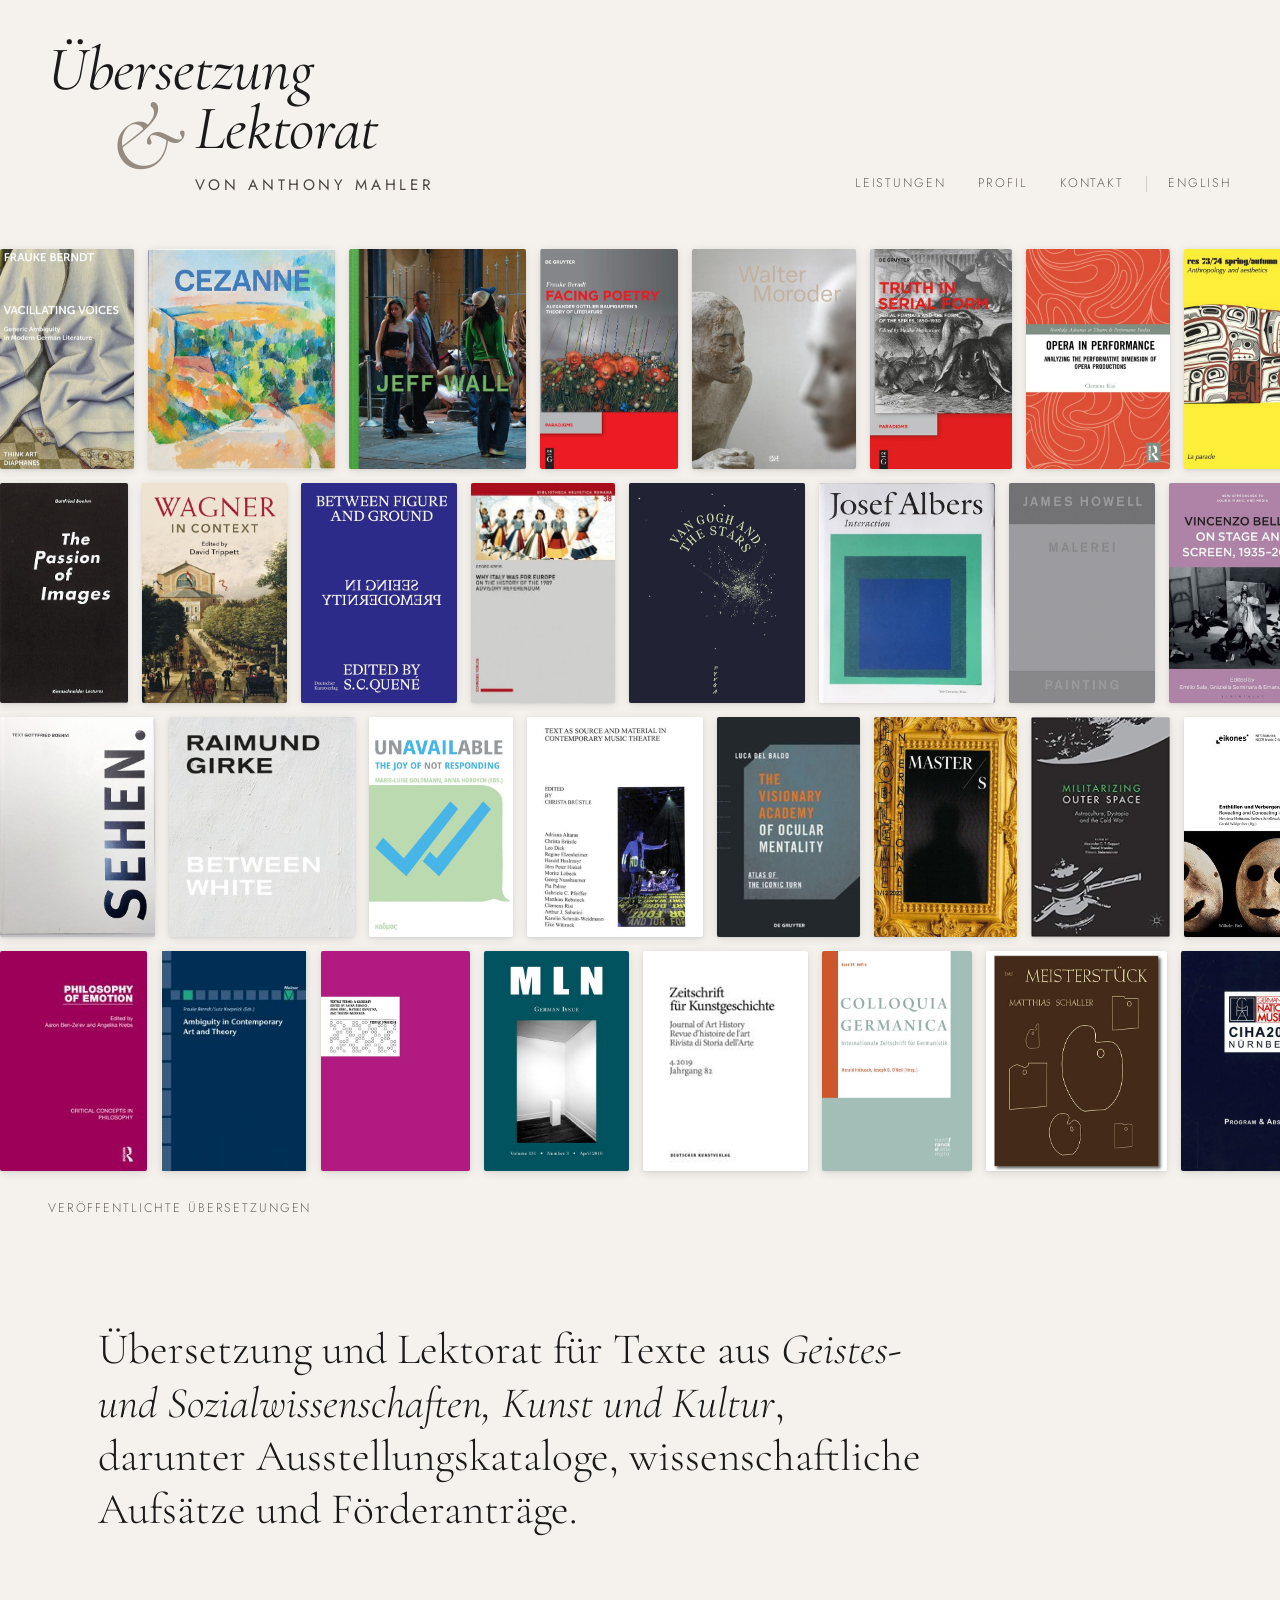
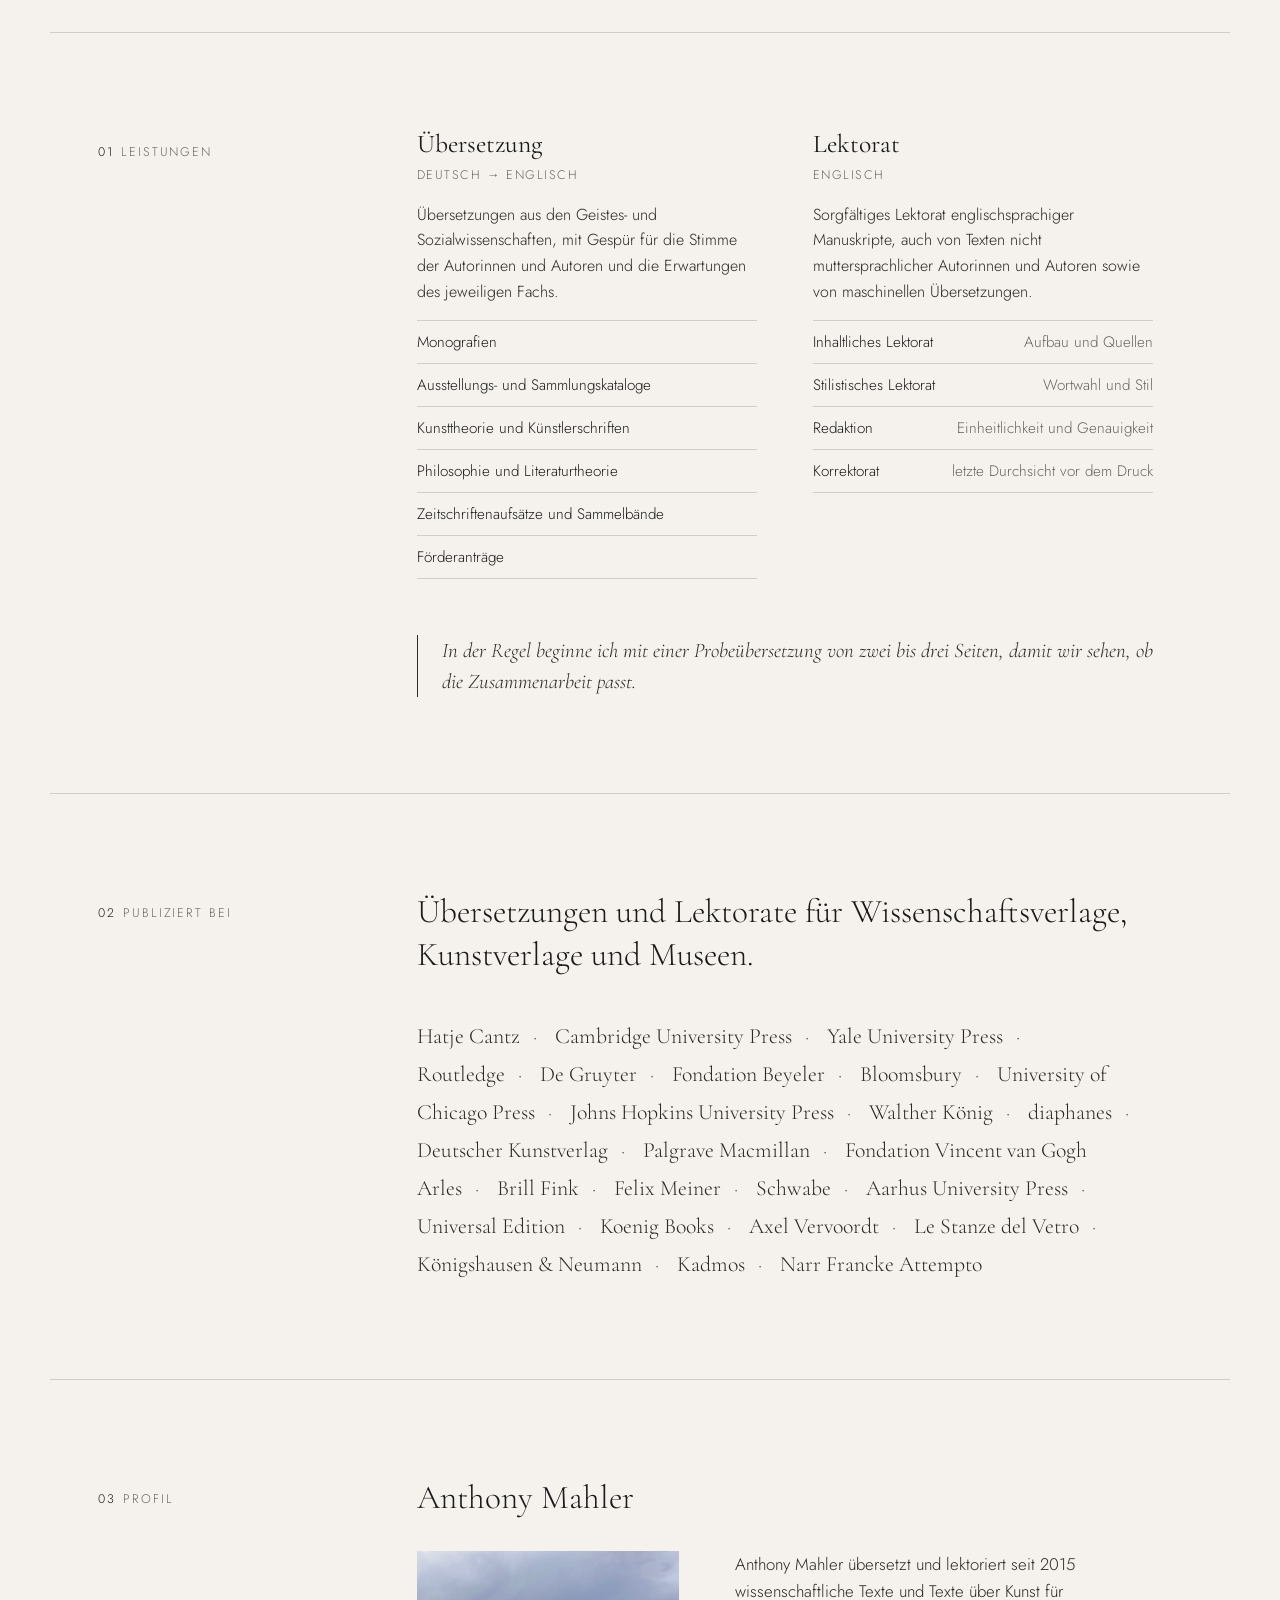
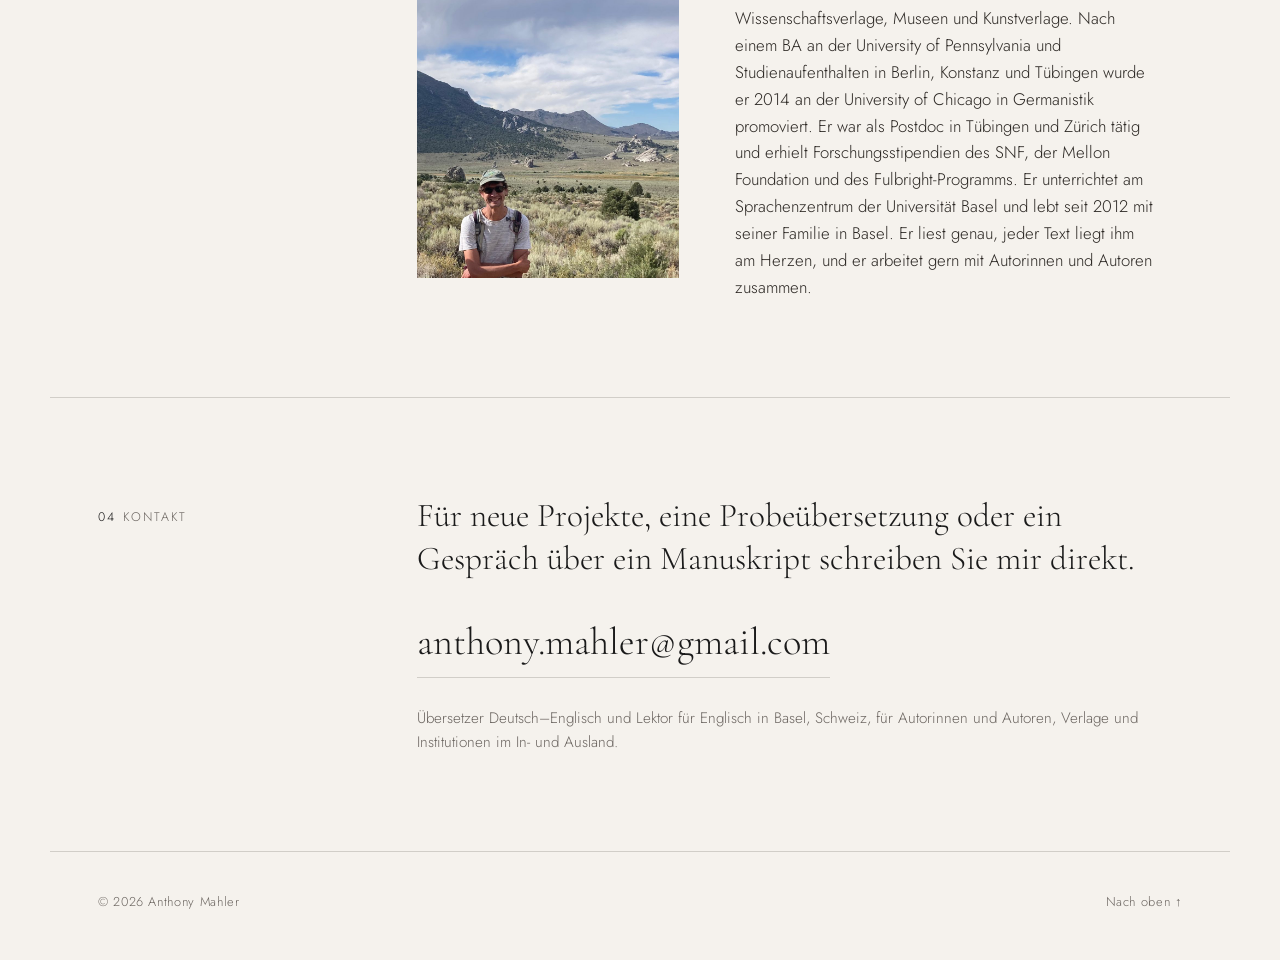
==== de/index.html @ 0b0f15b8 "Add German version of the site - de/index.html: German page (Swiss spelling) with its own title,   d" ====
<!DOCTYPE html>
<html lang="de">
<head>
<meta charset="UTF-8">
<meta name="viewport" content="width=device-width, initial-scale=1.0">
<title>Anthony Mahler | Übersetzer Deutsch–Englisch und Lektor, Basel, Schweiz</title>
<meta name="description" content="Übersetzer Deutsch–Englisch und Lektor für Englisch in Basel, Schweiz. Übersetzung und Lektorat für Geistes- und Sozialwissenschaften, Kunst und Kultur: Bücher, Ausstellungskataloge, wissenschaftliche Aufsätze und Förderanträge.">
<link rel="canonical" href="https://anthonymahler.ch/de/">
<link rel="alternate" hreflang="en" href="https://anthonymahler.ch/">
<link rel="alternate" hreflang="de" href="https://anthonymahler.ch/de/">
<link rel="alternate" hreflang="x-default" href="https://anthonymahler.ch/">
<meta name="author" content="Anthony Mahler">
<meta name="theme-color" content="#f5f2ed">

<link rel="icon" href="../favicon.ico" sizes="any">
<link rel="icon" type="image/png" sizes="32x32" href="../images/icons/favicon-32.png">
<link rel="icon" type="image/png" sizes="192x192" href="../images/icons/icon-192.png">
<link rel="apple-touch-icon" href="../images/icons/apple-touch-icon.png">

<!-- Link previews (email, messaging apps, social media) -->
<meta property="og:type" content="website">
<meta property="og:site_name" content="Übersetzung &amp; Lektorat von Anthony Mahler">
<meta property="og:title" content="Übersetzung &amp; Lektorat von Anthony Mahler">
<meta property="og:description" content="Übersetzer Deutsch–Englisch und Lektor für Englisch in Basel, Schweiz. Übersetzung und Lektorat für Geistes- und Sozialwissenschaften, Kunst und Kultur: Bücher, Ausstellungskataloge, wissenschaftliche Aufsätze und Förderanträge.">
<meta property="og:url" content="https://anthonymahler.ch/de/">
<meta property="og:image" content="https://anthonymahler.ch/images/og-image.jpg">
<meta property="og:image:width" content="1200">
<meta property="og:image:height" content="630">
<meta property="og:image:alt" content="Translation &amp; Editing by Anthony Mahler, neben Buchumschlägen seiner veröffentlichten Übersetzungen">
<meta property="og:locale" content="de_CH">
<meta property="og:locale:alternate" content="en_GB">
<meta name="twitter:card" content="summary_large_image">

<!-- Structured data for search engines and AI assistants -->
<script type="application/ld+json">
{
  "@context": "https://schema.org",
  "@graph": [
    {
      "@type": "Person",
      "@id": "https://anthonymahler.ch/#anthony-mahler",
      "name": "Anthony Mahler",
      "jobTitle": "Übersetzer Deutsch–Englisch und Lektor",
      "url": "https://anthonymahler.ch/",
      "image": "https://anthonymahler.ch/images/portrait.jpg",
      "email": "mailto:anthony.mahler@gmail.com",
      "address": {
        "@type": "PostalAddress",
        "addressLocality": "Basel",
        "addressCountry": "CH"
      },
      "knowsLanguage": [
        "de",
        "en"
      ],
      "alumniOf": [
        {
          "@type": "CollegeOrUniversity",
          "name": "University of Chicago"
        },
        {
          "@type": "CollegeOrUniversity",
          "name": "University of Pennsylvania"
        }
      ],
      "worksFor": {
        "@type": "CollegeOrUniversity",
        "name": "University of Basel"
      },
      "sameAs": [
        "https://scholar.google.com/citations?user=hvGzYhMAAAAJ",
        "https://unibas.academia.edu/AnthonyMahler"
      ]
    },
    {
      "@type": "ProfessionalService",
      "@id": "https://anthonymahler.ch/#service",
      "name": "Übersetzung & Lektorat von Anthony Mahler",
      "description": "Übersetzer Deutsch–Englisch und Lektor für Englisch in Basel, Schweiz. Übersetzung und Lektorat für Geistes- und Sozialwissenschaften, Kunst und Kultur: Bücher, Ausstellungskataloge, wissenschaftliche Aufsätze und Förderanträge.",
      "url": "https://anthonymahler.ch/de/",
      "image": "https://anthonymahler.ch/images/og-image.jpg",
      "logo": "https://anthonymahler.ch/images/icons/icon-512.png",
      "email": "mailto:anthony.mahler@gmail.com",
      "founder": {
        "@id": "https://anthonymahler.ch/#anthony-mahler"
      },
      "address": {
        "@type": "PostalAddress",
        "addressLocality": "Basel",
        "addressCountry": "CH"
      },
      "areaServed": [
        {
          "@type": "Country",
          "name": "Switzerland"
        },
        {
          "@type": "Country",
          "name": "Germany"
        },
        {
          "@type": "Country",
          "name": "Austria"
        },
        "Worldwide"
      ],
      "knowsLanguage": [
        "de",
        "en"
      ],
      "hasOfferCatalog": {
        "@type": "OfferCatalog",
        "name": "Translation and editing services",
        "itemListElement": [
          {
            "@type": "Offer",
            "itemOffered": {
              "@type": "Service",
              "name": "Translation, German to English",
              "description": "Translation of books, exhibition catalogues, scholarly essays, journal articles, and grant applications in the humanities, social sciences, arts, and culture."
            }
          },
          {
            "@type": "Offer",
            "itemOffered": {
              "@type": "Service",
              "name": "Developmental editing",
              "description": "Structure, presentation, and sources of a manuscript."
            }
          },
          {
            "@type": "Offer",
            "itemOffered": {
              "@type": "Service",
              "name": "Line editing",
              "description": "Word choice, phrasing, and style at the sentence level."
            }
          },
          {
            "@type": "Offer",
            "itemOffered": {
              "@type": "Service",
              "name": "Copyediting",
              "description": "Consistency, accuracy, and house style before publication."
            }
          },
          {
            "@type": "Offer",
            "itemOffered": {
              "@type": "Service",
              "name": "Proofreading",
              "description": "Final check of typeset proofs before publication."
            }
          },
          {
            "@type": "Offer",
            "itemOffered": {
              "@type": "Service",
              "name": "Editing of nonnative English and machine translation",
              "description": "Careful editing of English-language manuscripts by nonnative authors and of machine translations."
            }
          }
        ]
      }
    }
  ]
}
</script>
<link rel="preconnect" href="https://fonts.googleapis.com">
<link rel="preconnect" href="https://fonts.gstatic.com" crossorigin>
<link href="https://fonts.googleapis.com/css2?family=Cormorant+Garamond:ital,wght@0,300;0,400;0,500;0,600;1,300;1,400&family=Jost:wght@300;400;500&display=swap" rel="stylesheet">
<link rel="stylesheet" href="../css/site.css">
</head>
<body>

<header class="site-header">
  <h1 class="site-title">
    <a class="logo" href="#top" id="top" aria-label="Übersetzung &amp; Lektorat von Anthony Mahler">
      <span class="logo-word logo-word--first">Übersetzung</span>
      <span class="logo-amp" aria-hidden="true">&amp;</span>
      <span class="logo-word">Lektorat</span>
      <span class="logo-by">von Anthony Mahler</span>
    </a>
  </h1>
  <nav class="site-nav" aria-label="Hauptnavigation">
    <a href="#services">Leistungen</a>
    <a href="#about">Profil</a>
    <a href="#contact">Kontakt</a>
    <a class="lang-switch" href="../" lang="en" hreflang="en">English</a>
  </nav>
</header>

<section class="bands-container" id="work" aria-label="Veröffentlichte Übersetzungen">

  <!-- BAND 1 — Top tier, scrolls left -->
  <div class="band-row">
    <div class="band band--left" id="band1">
      <span class="cover-link"><img src="../images/covers/band1-01.jpg" width="401" height="660" alt="Frauke Berndt, Vacillating Voices: Generic Ambiguity in Modern German Literature — diaphanes" decoding="async"></span>
      <a class="cover-link" href="https://hatjecantz.com/products/83946-cezanne" target="_blank" rel="noopener"><img src="../images/covers/band1-02.jpg" width="562" height="660" alt="Cézanne — Fondation Beyeler / Hatje Cantz" decoding="async"></a>
      <a class="cover-link" href="https://shop.fondationbeyeler.ch/en/artikel/jeff-wall-english-35085/35085" target="_blank" rel="noopener"><img src="../images/covers/band1-03.jpg" width="482" height="600" alt="Jeff Wall — Fondation Beyeler" decoding="async"></a>
      <a class="cover-link" href="https://www.degruyter.com/document/doi/10.1515/9783110624519/html" target="_blank" rel="noopener"><img src="../images/covers/band1-04.jpg" width="415" height="660" alt="Frauke Berndt, Facing Poetry — De Gruyter" decoding="async"></a>
      <a class="cover-link" href="https://hatjecantz.com/products/84047-walter-moroder-figures-of-presence-and-absence" target="_blank" rel="noopener"><img src="../images/covers/band1-05.jpg" width="493" height="660" alt="Walter Moroder: Figures of Presence and Absence — Hatje Cantz" decoding="async"></a>
      <a class="cover-link" href="https://www.degruyterbrill.com/document/doi/10.1515/9783110795110/html" target="_blank" rel="noopener"><img src="../images/covers/band1-06.jpg" width="424" height="660" alt="Truth in Serial Form, ed. Malika Maskarinec — De Gruyter" decoding="async"></a>
      <a class="cover-link" href="https://www.routledge.com/Opera-in-Performance-Analyzing-the-Performative-Dimension-of-Opera-Productions/Risi/p/book/9780367645021" target="_blank" rel="noopener"><img src="../images/covers/band1-07.jpg" width="432" height="660" alt="Clemens Risi, Opera in Performance — Routledge" decoding="async"></a>
      <a class="cover-link" href="https://www.journals.uchicago.edu/doi/abs/10.1086/709461" target="_blank" rel="noopener"><img src="../images/covers/band1-08.jpg" width="522" height="660" alt="RES: Anthropology and Aesthetics 73/74 — University of Chicago Press" decoding="async"></a>
      <a class="cover-link" href="https://hatjecantz.com/products/64174-josef-albers" target="_blank" rel="noopener"><img src="../images/covers/band1-09.jpg" width="486" height="660" alt="Josef Albers: Homage to the Square 1950–1976 — Hatje Cantz" decoding="async"></a>
      <a class="cover-link" href="https://www.tandfonline.com/toc/vgrm20/99/3" target="_blank" rel="noopener"><img src="../images/covers/band1-10.jpg" width="462" height="660" alt="The Germanic Review 99.3 — Routledge" decoding="async"></a>
    </div>
  </div>

  <!-- BAND 2 — Second tier, scrolls right -->
  <div class="band-row">
    <div class="band band--right" id="band2">
      <a class="cover-link" href="https://www.artbook.com/9783960987727.html" target="_blank" rel="noopener"><img src="../images/covers/band2-01.jpg" width="349" height="599" alt="Gottfried Boehm, The Passion of Images — Walther König" decoding="async"></a>
      <a class="cover-link" href="https://www.cambridge.org/core/books/wagner-in-context/36905F69D33599538EEA6B4203AE1D38" target="_blank" rel="noopener"><img src="../images/covers/band2-02.jpg" width="427" height="648" alt="Wagner in Context, ed. David Trippett — Cambridge University Press" decoding="async"></a>
      <a class="cover-link" href="https://library.oapen.org/handle/20.500.12657/102399" target="_blank" rel="noopener"><img src="../images/covers/band2-03.jpg" width="467" height="660" alt="Between Figure and Ground, ed. Saskia C. Quené — Deutscher Kunstverlag" decoding="async"></a>
      <a class="cover-link" href="https://schwabe.ch/Georg-Kreis-Why-Italy-Was-for-Europe-978-3-7965-4264-0" target="_blank" rel="noopener"><img src="../images/covers/band2-04.jpg" width="292" height="445" alt="Georg Kreis, Why Italy Was for Europe — Schwabe" decoding="async"></a>
      <span class="cover-link"><img src="../images/covers/band2-05.jpg" width="529" height="660" alt="Van Gogh and the Stars — Fondation Vincent van Gogh Arles" decoding="async"></span>
      <a class="cover-link" href="https://www.davidzwirnerbooks.com/product/josef-albers-interaction" target="_blank" rel="noopener"><img src="../images/covers/band2-06.jpg" width="526" height="660" alt="Josef Albers, Interaction — Yale University Press" decoding="async"></a>
      <a class="cover-link" href="https://www.hatjecantz.com/collections/all/products/67016-james-howell-painting-malerei" target="_blank" rel="noopener"><img src="../images/covers/band2-07.jpg" width="440" height="660" alt="James Howell: Painting — Hatje Cantz" decoding="async"></a>
      <span class="cover-link"><img src="../images/covers/band2-08.jpg" width="440" height="660" alt="Vincenzo Bellini on Stage and Screen, 1935–2020 — Bloomsbury" decoding="async"></span>
      <a class="cover-link" href="https://www.degruyterbrill.com/document/doi/10.1515/9783110783827/html" target="_blank" rel="noopener"><img src="../images/covers/band2-09.jpg" width="413" height="660" alt="Forces of Nature, ed. Adrian Renner and Frederike Middelhoff — De Gruyter" decoding="async"></a>
      <a class="cover-link" href="https://www.degruyterbrill.com/document/doi/10.1515/9783111319971/html" target="_blank" rel="noopener"><img src="../images/covers/band2-10.jpg" width="447" height="660" alt="Narrative Structure and Narrative Knowing in Medicine and Science — De Gruyter" decoding="async"></a>
    </div>
  </div>

  <!-- BAND 3 — Third tier, scrolls left -->
  <div class="band-row">
    <div class="band band--left" id="band3">
      <a class="cover-link" href="https://www.kann-verlag.de/newrelease_SEHEN_2023.html" target="_blank" rel="noopener"><img src="../images/covers/band3-01.jpg" width="465" height="660" alt="Gottfried Boehm, Sehen — Kann Verlag" decoding="async"></a>
      <a class="cover-link" href="https://www.axel-vervoordt.com/gallery/books/raimund-girke-between-white" target="_blank" rel="noopener"><img src="../images/covers/band3-02.jpg" width="500" height="592" alt="Raimund Girke, Between White — Axel Vervoordt" decoding="async"></a>
      <a class="cover-link" href="https://www.kulturverlag-kadmos.de/programm/details/unavailable" target="_blank" rel="noopener"><img src="../images/covers/band3-03.jpg" width="433" height="660" alt="Unavailable: The Joy of Not Responding — Kadmos" decoding="async"></a>
      <span class="cover-link"><img src="../images/covers/band3-04.jpg" width="527" height="660" alt="Text as Source and Material in Contemporary Music Theatre, ed. Christa Brüstle — Universal Edition" decoding="async"></span>
      <a class="cover-link" href="https://www.degruyter.com/document/doi/10.1515/9783110706109/html?lang=en" target="_blank" rel="noopener"><img src="../images/covers/band3-05.jpg" width="200" height="307" alt="Luca Del Baldo, The Visionary Academy of Ocular Mentality — De Gruyter" decoding="async"></a>
      <span class="cover-link"><img src="../images/covers/band3-06.jpg" width="428" height="660" alt="Problemi International 6 (2023): Master/s" decoding="async"></span>
      <a class="cover-link" href="https://link.springer.com/chapter/10.1057/978-1-349-95851-1_9" target="_blank" rel="noopener"><img src="../images/covers/band3-07.jpg" width="315" height="499" alt="Militarizing Outer Space — Palgrave Macmillan" decoding="async"></a>
      <a class="cover-link" href="https://www.fink.de/view/title/53248" target="_blank" rel="noopener"><img src="../images/covers/band3-08.jpg" width="300" height="415" alt="Enthüllen und Verbergen in der Vormoderne — Brill Fink" decoding="async"></a>
      <span class="cover-link"><img src="../images/covers/band3-09.jpg" width="447" height="660" alt="What Images Do — Aarhus University Press" decoding="async"></span>
      <a class="cover-link" href="http://www.bernhard-fuchs.net/monographs/fathom/" target="_blank" rel="noopener"><img src="../images/covers/band3-10.jpg" width="474" height="500" alt="Bernhard Fuchs, Fathom — Koenig Books" decoding="async"></a>
    </div>
  </div>

  <!-- BAND 4 — Fourth tier, scrolls right -->
  <div class="band-row">
    <div class="band band--right" id="band4">
      <a class="cover-link" href="https://www.routledge.com/Philosophy-of-Emotion/Ben-Zeev-Krebs/p/book/9781138906648" target="_blank" rel="noopener"><img src="../images/covers/band4-01.jpg" width="180" height="270" alt="Philosophy of Emotion — Routledge" decoding="async"></a>
      <a class="cover-link" href="https://meiner-elibrary.de/book/239/ambiguity-in-contemporary-art-and-theory" target="_blank" rel="noopener"><img src="../images/covers/band4-02.jpg" width="180" height="270" alt="Ambiguity in Contemporary Art and Theory — Felix Meiner" decoding="async"></a>
      <span class="cover-link"><img src="../images/covers/band4-03.jpg" width="445" height="660" alt="Textile Terms: A Glossary — Edition Imorde" decoding="async"></span>
      <a class="cover-link" href="https://muse.jhu.edu/issue/35027" target="_blank" rel="noopener"><img src="../images/covers/band4-04.jpg" width="436" height="660" alt="MLN 131.3, German Issue — Johns Hopkins University Press" decoding="async"></a>
      <a class="cover-link" href="https://www.degruyterbrill.com/journal/key/zkg/82/4/html" target="_blank" rel="noopener"><img src="../images/covers/band4-05.jpg" width="200" height="266" alt="Zeitschrift für Kunstgeschichte 4.2019 — Deutscher Kunstverlag" decoding="async"></a>
      <a class="cover-link" href="https://elibrary.narr.digital/journal/cg/53/4" target="_blank" rel="noopener"><img src="../images/covers/band4-06.jpg" width="450" height="660" alt="Colloquia Germanica 53.4 — Narr Francke Attempto" decoding="async"></a>
      <a class="cover-link" href="https://lestanzedelvetro.org/en/product/das-meisterstuckmatthias-schaller/" target="_blank" rel="noopener"><img src="../images/covers/band4-07.jpg" width="543" height="660" alt="Matthias Schaller, Das Meisterstück" decoding="async"></a>
      <span class="cover-link"><img src="../images/covers/band4-08.jpg" width="522" height="660" alt="CIHA 2012 Nürnberg — Germanisches Nationalmuseum" decoding="async"></span>
      <a class="cover-link" href="https://www.degruyterbrill.com/journal/key/zkg/81/3/html" target="_blank" rel="noopener"><img src="../images/covers/band4-09.jpg" width="495" height="660" alt="Zeitschrift für Kunstgeschichte 3.2018 — Deutscher Kunstverlag" decoding="async"></a>
      <span class="cover-link"><img src="../images/covers/band4-10.jpg" width="440" height="660" alt="caa.reviews" decoding="async"></span>
      <a class="cover-link" href="https://www.swissfilms.ch/de/movie/segnali-di-vita/5E38981A59AF4CF388EB1CCF96144011" target="_blank" rel="noopener"><img src="../images/covers/band4-11.jpg" width="462" height="660" alt="Segnali di vita — Swiss Films" decoding="async"></a>
      <a class="cover-link" href="https://www.praesens.com/praesens-pro-presse/katalog/lichtspieler/" target="_blank" rel="noopener"><img src="../images/covers/band4-12.jpg" width="424" height="660" alt="Lichtspieler — Praesens" decoding="async"></a>
    </div>
  </div>

  <p class="eyebrow bands-caption">Veröffentlichte Übersetzungen</p>

</section>
<main>

  <!-- ── Intro ── -->
  <div class="intro">
    <p class="lede">Übersetzung und Lektorat für Texte aus <em>Geistes- und Sozialwissenschaften, Kunst und Kultur</em>, darunter Ausstellungskataloge, wissenschaftliche Aufsätze und Förderanträge.</p>
  </div>

  <!-- ── Services ── -->
  <section class="section" id="services" aria-label="Leistungen">
    <p class="eyebrow"><span class="num">01</span>Leistungen</p>
    <div class="section-body">
      <div class="services">
        <article class="service">
          <h3>Übersetzung</h3>
          <p class="meta">Deutsch → Englisch</p>
          <p>Übersetzungen aus den Geistes- und Sozialwissenschaften, mit Gespür für die Stimme der Autorinnen und Autoren und die Erwartungen des jeweiligen Fachs.</p>
          <ul>
            <li>Monografien</li>
            <li>Ausstellungs- und Sammlungskataloge</li>
            <li>Kunsttheorie und Künstlerschriften</li>
            <li>Philosophie und Literaturtheorie</li>
            <li>Zeitschriftenaufsätze und Sammelbände</li>
            <li>Förderanträge</li>
          </ul>
        </article>

        <article class="service">
          <h3>Lektorat</h3>
          <p class="meta">Englisch</p>
          <p>Sorgfältiges Lektorat englischsprachiger Manuskripte, auch von Texten nicht muttersprachlicher Autorinnen und Autoren sowie von maschinellen Übersetzungen.</p>
          <ul>
            <li>Inhaltliches Lektorat <span class="note">Aufbau und Quellen</span></li>
            <li>Stilistisches Lektorat <span class="note">Wortwahl und Stil</span></li>
            <li>Redaktion <span class="note">Einheitlichkeit und Genauigkeit</span></li>
            <li>Korrektorat <span class="note">letzte Durchsicht vor dem Druck</span></li>
          </ul>
        </article>
      </div>

      <p class="process">In der Regel beginne ich mit einer Probeübersetzung von zwei bis drei Seiten, damit wir sehen, ob die Zusammenarbeit passt.</p>
    </div>
  </section>

  <!-- ── Publishers ── -->
  <section class="section" id="publishers" aria-labelledby="publishers-title">
    <p class="eyebrow"><span class="num">02</span>Publiziert bei</p>
    <div class="section-body">
      <h2 class="lede" id="publishers-title">Übersetzungen und Lektorate für Wissenschaftsverlage, Kunstverlage und Museen.</h2>
      <ul class="publishers">
        <li>Hatje Cantz</li>
        <li>Cambridge University Press</li>
        <li>Yale University Press</li>
        <li>Routledge</li>
        <li>De Gruyter</li>
        <li>Fondation Beyeler</li>
        <li>Bloomsbury</li>
        <li>University of Chicago Press</li>
        <li>Johns Hopkins University Press</li>
        <li>Walther König</li>
        <li>diaphanes</li>
        <li>Deutscher Kunstverlag</li>
        <li>Palgrave Macmillan</li>
        <li>Fondation Vincent van Gogh Arles</li>
        <li>Brill Fink</li>
        <li>Felix Meiner</li>
        <li>Schwabe</li>
        <li>Aarhus University Press</li>
        <li>Universal Edition</li>
        <li>Koenig Books</li>
        <li>Axel Vervoordt</li>
        <li>Le Stanze del Vetro</li>
        <li>Königshausen &amp; Neumann</li>
        <li>Kadmos</li>
        <li>Narr Francke Attempto</li>
      </ul>
    </div>
  </section>

  <!-- ── About ── -->
  <section class="section" id="about" aria-labelledby="about-title">
    <p class="eyebrow"><span class="num">03</span>Profil</p>
    <div class="section-body">
      <h2 class="lede about-title" id="about-title">Anthony Mahler</h2>
      <div class="about-grid">
        <div class="portrait"><img src="../images/portrait.jpg" width="960" height="1200" alt="Anthony Mahler" loading="lazy"></div>
        <div class="prose">
          <p>Anthony Mahler übersetzt und lektoriert seit 2015 wissenschaftliche Texte und Texte über Kunst für Wissenschaftsverlage, Museen und Kunstverlage. Nach einem BA an der University of Pennsylvania und Studienaufenthalten in Berlin, Konstanz und Tübingen wurde er 2014 an der University of Chicago in Germanistik promoviert. Er war als Postdoc in Tübingen und Zürich tätig und erhielt Forschungsstipendien des SNF, der Mellon Foundation und des Fulbright-Programms. Er unterrichtet am Sprachenzentrum der Universität Basel und lebt seit 2012 mit seiner Familie in Basel. Er liest genau, jeder Text liegt ihm am Herzen, und er arbeitet gern mit Autorinnen und Autoren zusammen.</p>
        </div>
      </div>
    </div>
  </section>

  <!-- ── Contact ── -->
  <section class="section" id="contact" aria-labelledby="contact-title">
    <p class="eyebrow"><span class="num">04</span>Kontakt</p>
    <div class="section-body">
      <h2 class="lede" id="contact-title">Für neue Projekte, eine Probeübersetzung oder ein Gespräch über ein Manuskript schreiben Sie mir direkt.</h2>
      <a class="contact-email" href="mailto:anthony.mahler@gmail.com">anthony.mahler@gmail.com</a>
      <p class="contact-location">Übersetzer Deutsch–Englisch und Lektor für Englisch in Basel, Schweiz, für Autorinnen und Autoren, Verlage und Institutionen im In- und Ausland.</p>
    </div>
  </section>

</main>

<footer class="site-footer">
  <span>© <span id="year">2026</span> Anthony Mahler</span>
  <a href="#top">Nach oben ↑</a>
</footer>

<script src="../js/site.js"></script>

</body>
</html>
---- css/site.css ----
* { margin: 0; padding: 0; box-sizing: border-box; }

:root {
  --bg: #f5f2ed;
  --bg-deep: #ece7df;
  --text: #1a1a1a;
  --text-light: #6b6560;
  --accent: #2c2824;
  --rule: rgba(44, 40, 36, 0.18);
  --band-height: 220px;
  --band-gap: 14px;
  --cover-gap: 14px;
  --scroll-speed: 60s;          /* fallback; JS sets a per-band duration */
  --gutter: 3rem;
  --serif: 'Cormorant Garamond', Georgia, serif;
  --sans: 'Jost', 'Helvetica Neue', Arial, sans-serif;
}

html { scroll-behavior: smooth; }

body {
  background: var(--bg);
  color: var(--text);
  font-family: var(--sans);
  font-weight: 300;
  line-height: 1.6;
  -webkit-font-smoothing: antialiased;
}

a { color: inherit; }

::selection { background: var(--accent); color: var(--bg); }

:focus-visible { outline: 1px solid var(--accent); outline-offset: 4px; }

/* ── Header ── */
.site-header {
  padding: 2.5rem var(--gutter) 2.25rem;
  display: flex;
  justify-content: space-between;
  align-items: flex-end;
  gap: 2rem;
}

/* Wordmark: "Translation" / "& Editing" / "by Anthony Mahler".
   Column 1 holds the indent and the ampersand; "Editing" and the
   byline share column 2's left edge. Sizes are in em of --logo-size. */
.site-title { font-weight: inherit; }

.logo {
  --logo-size: 3.9rem;
  display: grid;
  grid-template-columns: 2.35em auto;
  font-size: var(--logo-size);
  color: var(--text);
  text-decoration: none;
}

.logo-word {
  font-family: var(--serif);
  font-style: italic;
  font-weight: 400;
  line-height: 0.95;
  letter-spacing: -0.005em;
}

.logo-word--first { grid-column: 1 / -1; }

.logo-amp {
  font-family: var(--serif);
  font-style: italic;
  font-weight: 300;
  font-size: 1.6em;
  line-height: 0.6;
  color: #958b80;
  justify-self: end;
  align-self: end;
  margin-right: 0.1em;
  transform: translateY(0.08em);
}

.logo-by {
  grid-column: 2;
  margin-top: 0.85rem;
  font-family: var(--sans);
  font-weight: 400;
  font-size: 0.95rem;
  letter-spacing: 0.24em;
  text-transform: uppercase;
  color: #4a4540;
}

.site-nav { display: flex; gap: 2rem; }

.site-nav a,
.eyebrow {
  font-size: 0.78rem;
  letter-spacing: 0.15em;
  text-transform: uppercase;
  color: var(--text-light);
}

.site-nav a {
  text-decoration: none;
  padding-bottom: 2px;
  border-bottom: 1px solid transparent;
  transition: color 0.3s ease, border-color 0.3s ease;
}

.site-nav a:hover { color: var(--text); border-color: var(--text); }

/* Language switch, set apart from the section links by a hairline */
.site-nav .lang-switch { position: relative; margin-left: 0.75rem; }
.site-nav .lang-switch::before {
  content: "";
  position: absolute;
  left: -1.4rem;
  top: 10%;
  bottom: 20%;
  width: 1px;
  background: var(--rule);
}

/* ── Scrolling Bands ── */
.bands-container {
  padding: 1rem 0 2.5rem;
  display: flex;
  flex-direction: column;
  gap: var(--band-gap);
  overflow: hidden;
}

.bands-caption { padding: 0.9rem var(--gutter) 0; }

.band-row {
  overflow: hidden;
  /* room for the hover lift so covers aren't clipped */
  padding: 8px 0;
  margin: -8px 0;
}

.band {
  display: flex;
  width: max-content;
  will-change: transform;
}

.band--left  { animation: scroll-left  var(--scroll-speed) linear infinite; }
.band--right { animation: scroll-right var(--scroll-speed) linear infinite; }

.band:hover,
.band:focus-within { animation-play-state: paused; }

@keyframes scroll-left {
  from { transform: translateX(0); }
  to   { transform: translateX(-50%); }
}

@keyframes scroll-right {
  from { transform: translateX(-50%); }
  to   { transform: translateX(0); }
}

/* ── Cover Items ── */
.cover-link {
  position: relative;
  display: block;
  flex-shrink: 0;
  height: var(--band-height);
  /* margin (not flex gap) keeps the -50% loop point exact */
  margin-right: var(--cover-gap);
  transition: transform 0.4s cubic-bezier(0.25, 0.46, 0.45, 0.94);
}

span.cover-link { cursor: default; }

.cover-link:hover,
.cover-link:focus-visible {
  transform: scale(1.05);
  z-index: 2;
}

.cover-link img {
  height: 100%;
  width: auto;
  display: block;
  border-radius: 2px;
  background: var(--bg-deep);
  box-shadow: 0 2px 12px rgba(0,0,0,0.1), 0 1px 3px rgba(0,0,0,0.08);
  transition: box-shadow 0.4s ease;
}

.cover-link:hover img {
  box-shadow: 0 8px 30px rgba(0,0,0,0.18), 0 2px 8px rgba(0,0,0,0.1);
}

/* ── Sections ── */
.section {
  display: grid;
  grid-template-columns: minmax(10rem, 1fr) 3fr;
  gap: 2rem 4rem;
  max-width: 1180px;
  margin: 0 auto;
  padding: 6rem var(--gutter);
  border-top: 1px solid var(--rule);
}

.section > .eyebrow { padding-top: 0.9rem; }

.eyebrow .num { color: var(--text); margin-right: 0.6em; }

.section-body { max-width: 46rem; }

.lede {
  font-family: var(--serif);
  font-weight: 300;
  font-size: clamp(1.6rem, 2.6vw, 2.25rem);
  line-height: 1.3;
  color: var(--text);
}

.lede em { font-style: italic; }

.prose p {
  font-size: 1.05rem;
  color: var(--accent);
  margin-top: 1.25rem;
}

/* ── Intro ── */
.intro {
  max-width: 1180px;
  margin: 0 auto;
  padding: 4rem var(--gutter) 6rem;
}

.intro .lede {
  max-width: 52rem;
  font-size: clamp(1.75rem, 3.4vw, 2.9rem);
  line-height: 1.22;
}

/* ── Publishers ── */
.publishers {
  list-style: none;
  margin-top: 2.5rem;
  font-family: var(--serif);
  font-size: clamp(1.15rem, 1.7vw, 1.4rem);
  line-height: 1.75;
  color: var(--accent);
}

.publishers li { display: inline; }

.publishers li:not(:last-child)::after {
  content: "·";
  margin: 0 0.6em;
  color: var(--text-light);
}

/* ── Services ── */
.services {
  display: grid;
  grid-template-columns: repeat(2, 1fr);
  gap: 3rem 3.5rem;
}

.service h3 {
  font-family: var(--serif);
  font-weight: 400;
  font-size: 1.6rem;
  line-height: 1.2;
  margin-bottom: 0.4rem;
}

.service .meta {
  font-size: 0.78rem;
  letter-spacing: 0.12em;
  text-transform: uppercase;
  color: var(--text-light);
  margin-bottom: 1rem;
}

.service p { color: var(--accent); }

.service ul {
  list-style: none;
  margin-top: 1rem;
  border-top: 1px solid var(--rule);
}

.service li {
  padding: 0.55rem 0;
  border-bottom: 1px solid var(--rule);
  font-size: 0.95rem;
}

.service li .note {
  float: right;
  margin-left: 1rem;
  color: var(--text-light);
}

.process {
  margin-top: 3.5rem;
  padding-left: 1.5rem;
  border-left: 1px solid var(--accent);
  font-family: var(--serif);
  font-style: italic;
  font-size: 1.3rem;
  line-height: 1.5;
  color: var(--accent);
}

/* ── About ── */
.about-grid {
  display: grid;
  grid-template-columns: 1fr;
}

.about-grid:has(.portrait) {
  grid-template-columns: 1fr 1.6fr;
  gap: 3.5rem;
  align-items: start;
}

.portrait {
  aspect-ratio: 4 / 5;
  background: var(--bg-deep);
  overflow: hidden;
}

.portrait img { width: 100%; height: 100%; object-fit: cover; display: block; }

.about-title { margin-bottom: 2rem; }

.about-grid .prose p:first-child { margin-top: 0; }

/* ── Contact ── */
.contact-email {
  display: inline-block;
  margin-top: 2rem;
  font-family: var(--serif);
  font-size: clamp(1.6rem, 3vw, 2.4rem);
  font-weight: 300;
  text-decoration: none;
  border-bottom: 1px solid var(--rule);
  padding-bottom: 0.2rem;
  transition: border-color 0.3s ease;
}

.contact-email:hover { border-color: var(--text); }

.contact-location {
  margin-top: 1.75rem;
  font-size: 0.95rem;
  color: var(--text-light);
}

/* ── Footer ── */
.site-footer {
  max-width: 1180px;
  margin: 0 auto;
  padding: 2.5rem var(--gutter) 3rem;
  border-top: 1px solid var(--rule);
  display: flex;
  justify-content: space-between;
  gap: 1rem;
  font-size: 0.8rem;
  letter-spacing: 0.05em;
  color: var(--text-light);
}

.site-footer a { text-decoration: none; }
.site-footer a:hover { color: var(--text); }

/* ── Responsive ── */
@media (max-width: 900px) {
  .section { grid-template-columns: 1fr; gap: 1.5rem; padding: 4.5rem var(--gutter); }
  .section > .eyebrow { padding-top: 0; }
  .about-grid, .about-grid:has(.portrait) { grid-template-columns: 1fr; gap: 2.5rem; }
  .portrait { max-width: 22rem; }
}

@media (max-width: 768px) {
  :root {
    --band-height: 150px;
    --band-gap: 10px;
    --cover-gap: 10px;
    --scroll-speed: 45s;
    --gutter: 1.5rem;
  }

  .site-header {
    padding: 1.5rem var(--gutter) 1rem;
    flex-direction: column;
    gap: 1rem;
  }

  .site-header { align-items: flex-start; gap: 1.5rem; }
  .logo { --logo-size: 2.75rem; }
  .logo-by { font-size: 0.75rem; margin-top: 0.6rem; }
  .site-nav { gap: 1.25rem; flex-wrap: wrap; }
  .services { grid-template-columns: 1fr; gap: 2.5rem; }
  .intro { padding: 3rem var(--gutter) 4rem; }
  .site-footer { flex-direction: column; }
}

@media (max-width: 480px) {
  :root {
    --band-height: 120px;
    --scroll-speed: 40s;
  }
}

/* No drift for visitors who ask for less motion: each band becomes a
   row they can scroll sideways instead. */
@media (prefers-reduced-motion: reduce) {
  html { scroll-behavior: auto; }
  .band { animation: none !important; }
  .band-row { overflow-x: auto; scrollbar-width: none; }
  .band-row::-webkit-scrollbar { display: none; }
  .band [data-clone] { display: none; }
  .cover-link { transition: none; }
}
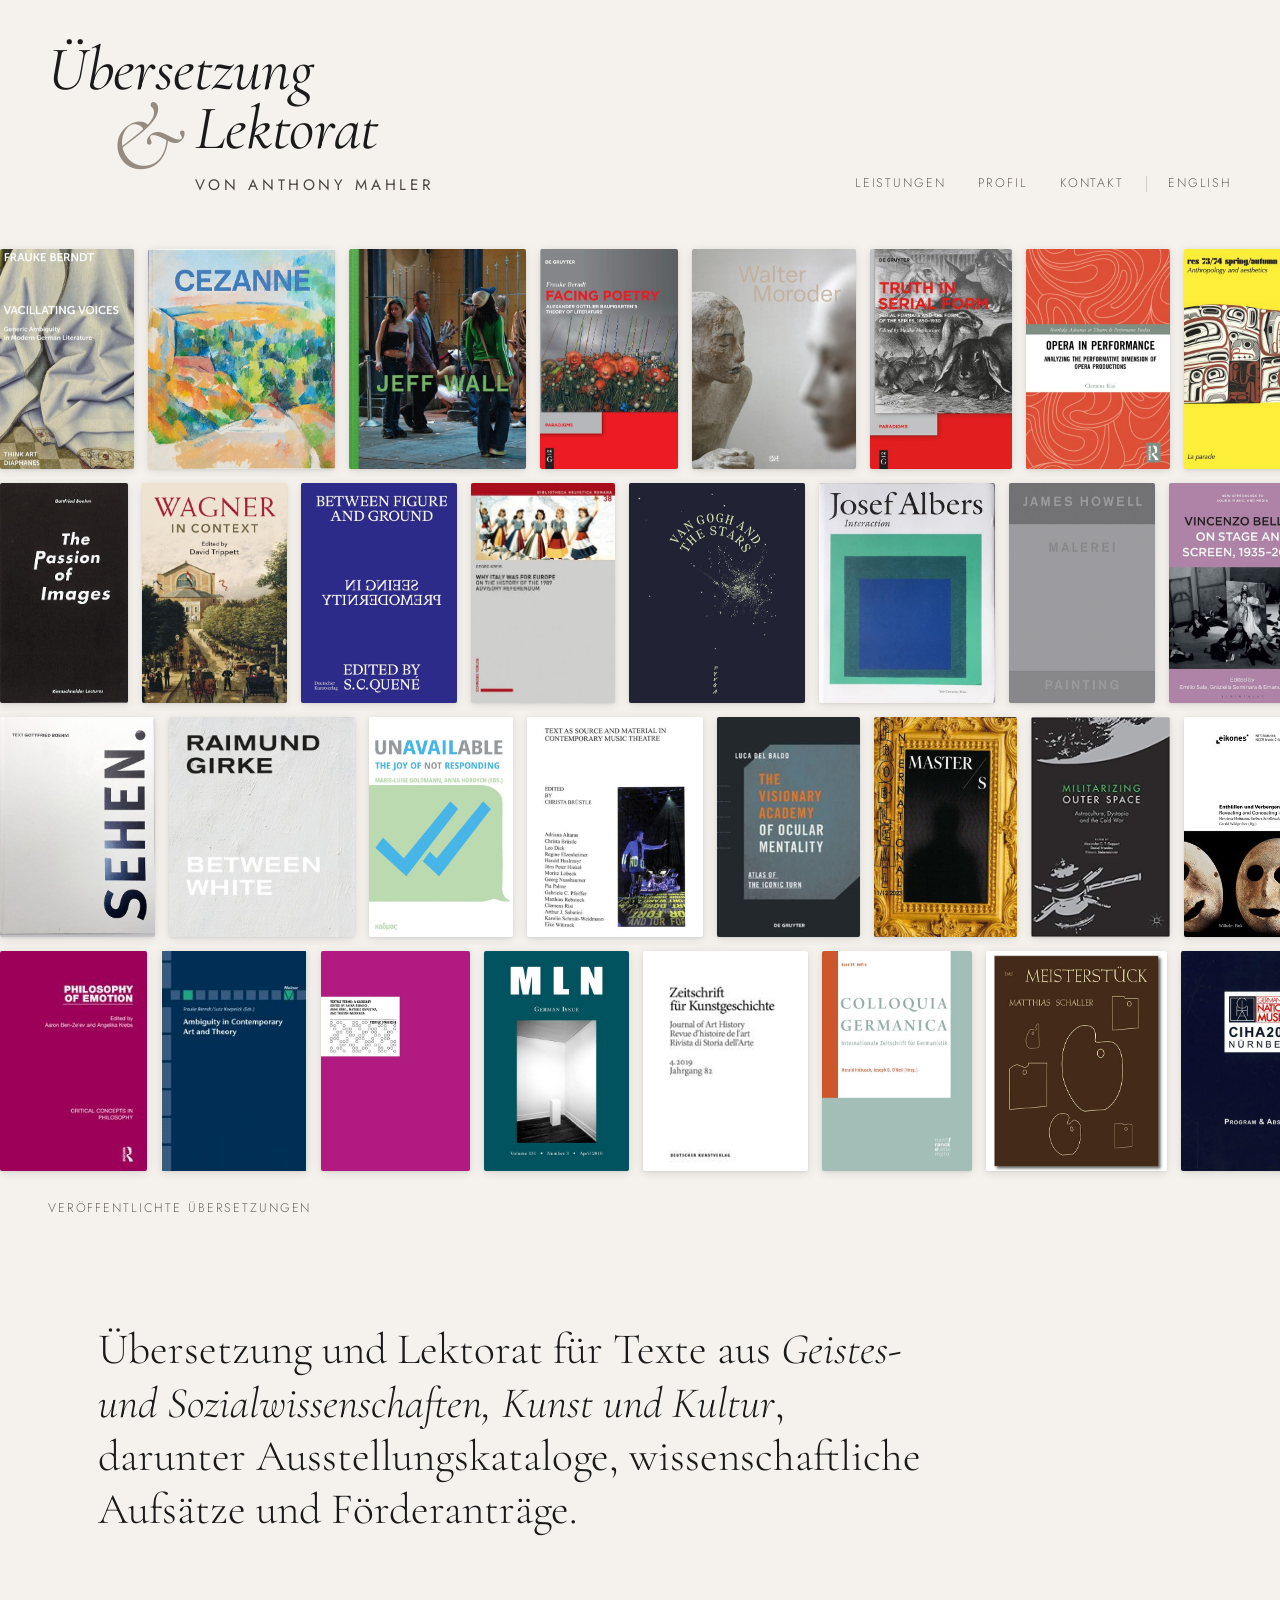
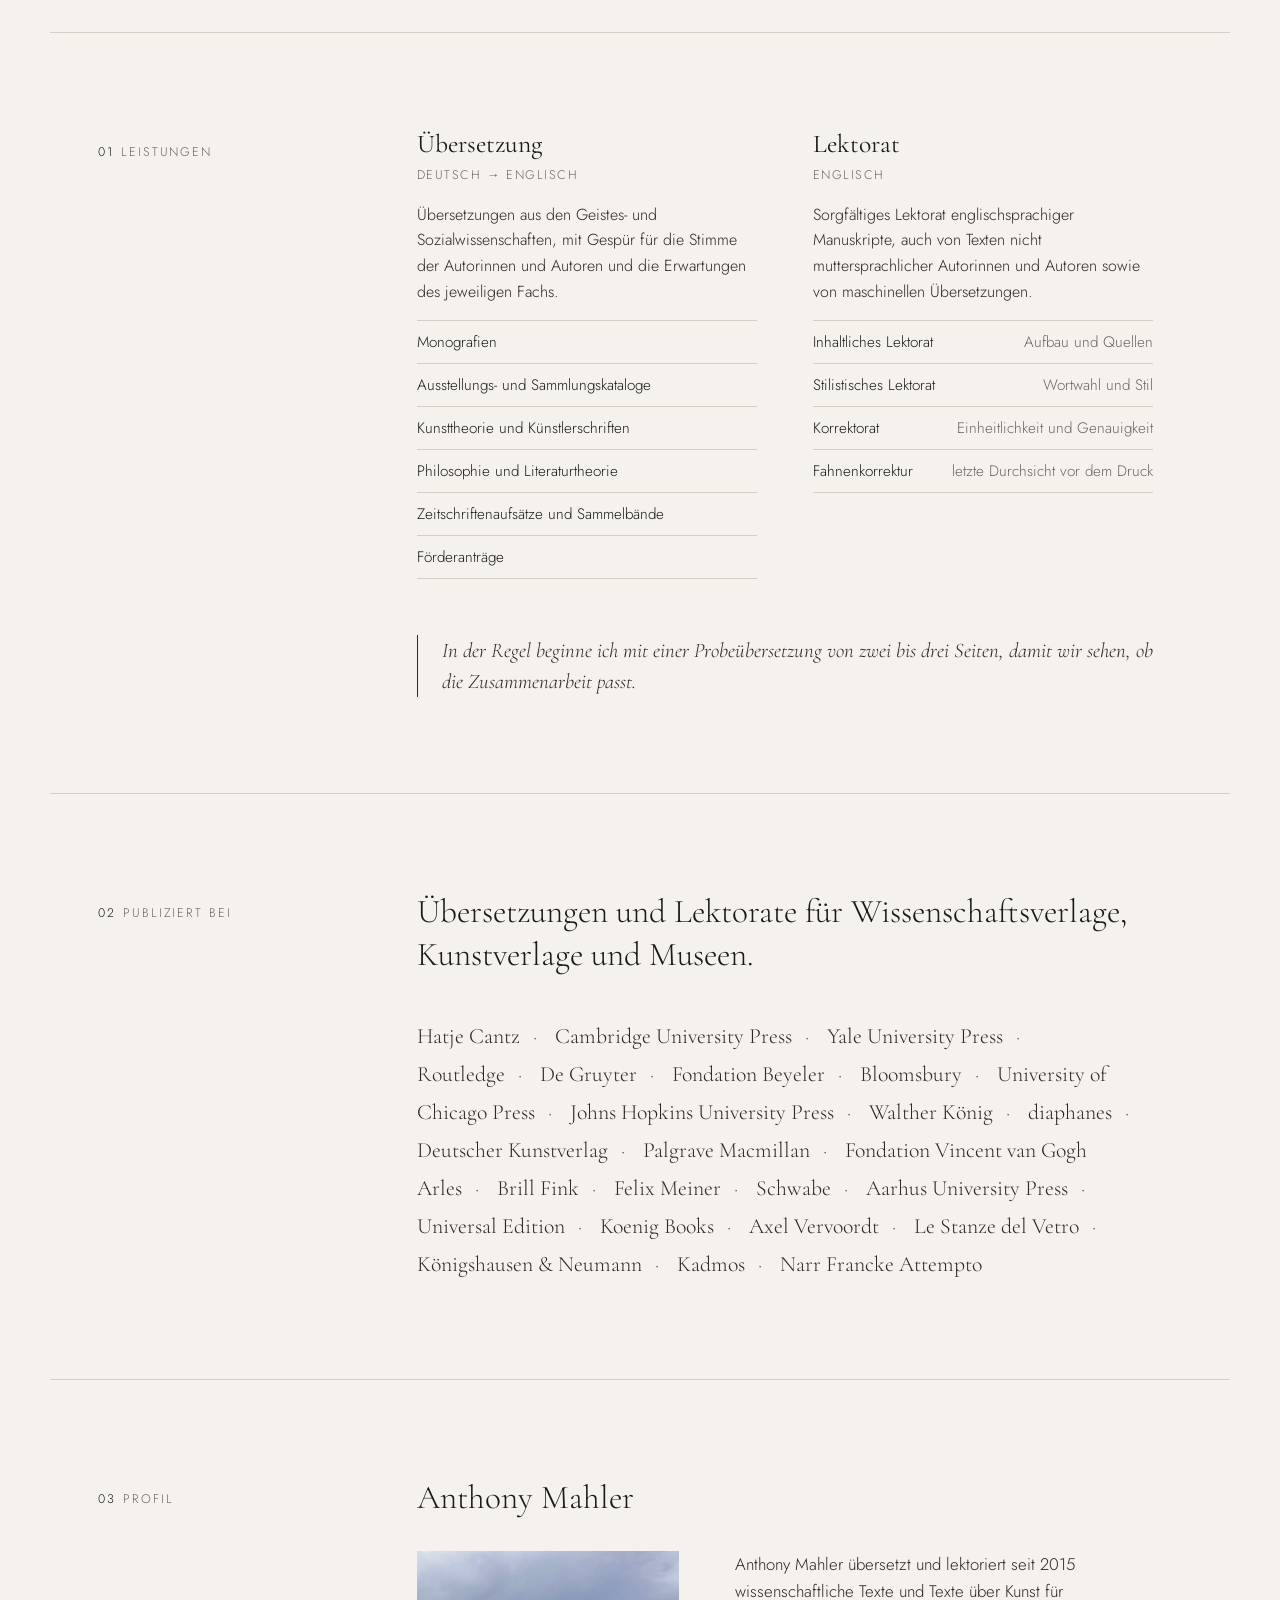
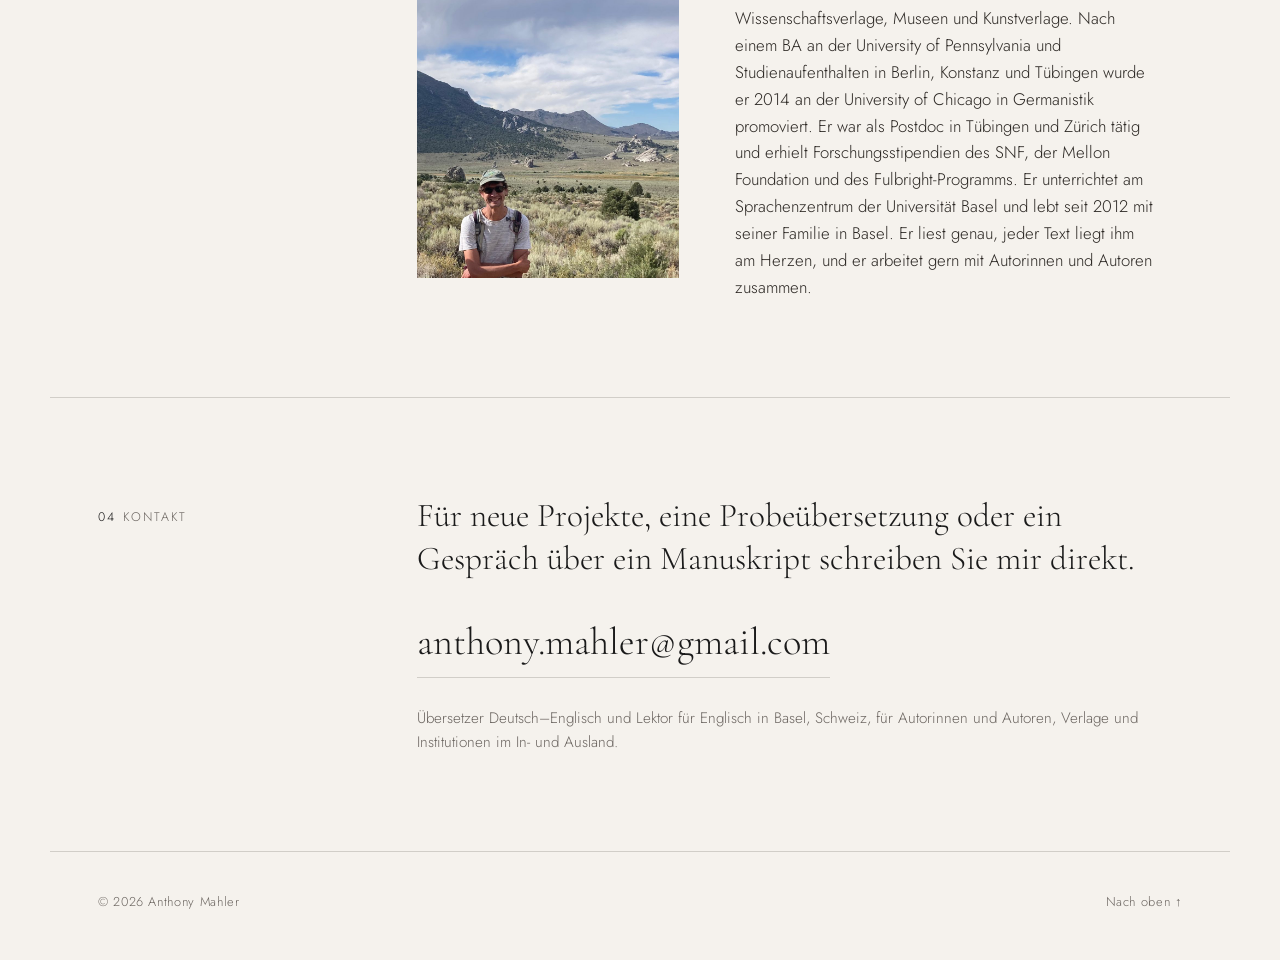
==== commit fbe80b93: "German editing list: Korrektorat and Fahnenkorrektur instead of Redaktion Co-Authored-By: Claude Opu" ====
--- a/de/index.html
+++ b/de/index.html
@@ -195,7 +195,7 @@
   <!-- BAND 1 — Top tier, scrolls left -->
   <div class="band-row">
     <div class="band band--left" id="band1">
-      <span class="cover-link"><img src="../images/covers/band1-01.jpg" width="401" height="660" alt="Frauke Berndt, Vacillating Voices: Generic Ambiguity in Modern German Literature — diaphanes" decoding="async"></span>
+      <a class="cover-link" href="https://press.uchicago.edu/ucp/books/book/distributed/V/bo290914559.html" target="_blank" rel="noopener"><img src="../images/covers/band1-01.jpg" width="401" height="660" alt="Frauke Berndt, Vacillating Voices: Generic Ambiguity in Modern German Literature — diaphanes" decoding="async"></a>
       <a class="cover-link" href="https://hatjecantz.com/products/83946-cezanne" target="_blank" rel="noopener"><img src="../images/covers/band1-02.jpg" width="562" height="660" alt="Cézanne — Fondation Beyeler / Hatje Cantz" decoding="async"></a>
       <a class="cover-link" href="https://shop.fondationbeyeler.ch/en/artikel/jeff-wall-english-35085/35085" target="_blank" rel="noopener"><img src="../images/covers/band1-03.jpg" width="482" height="600" alt="Jeff Wall — Fondation Beyeler" decoding="async"></a>
       <a class="cover-link" href="https://www.degruyter.com/document/doi/10.1515/9783110624519/html" target="_blank" rel="noopener"><img src="../images/covers/band1-04.jpg" width="415" height="660" alt="Frauke Berndt, Facing Poetry — De Gruyter" decoding="async"></a>
@@ -205,6 +205,7 @@
       <a class="cover-link" href="https://www.journals.uchicago.edu/doi/abs/10.1086/709461" target="_blank" rel="noopener"><img src="../images/covers/band1-08.jpg" width="522" height="660" alt="RES: Anthropology and Aesthetics 73/74 — University of Chicago Press" decoding="async"></a>
       <a class="cover-link" href="https://hatjecantz.com/products/64174-josef-albers" target="_blank" rel="noopener"><img src="../images/covers/band1-09.jpg" width="486" height="660" alt="Josef Albers: Homage to the Square 1950–1976 — Hatje Cantz" decoding="async"></a>
       <a class="cover-link" href="https://www.tandfonline.com/toc/vgrm20/99/3" target="_blank" rel="noopener"><img src="../images/covers/band1-10.jpg" width="462" height="660" alt="The Germanic Review 99.3 — Routledge" decoding="async"></a>
+      <a class="cover-link" href="https://link.springer.com/book/9783662746172" target="_blank" rel="noopener"><img src="../images/covers/band1-11.jpg" width="436" height="660" alt="Paramyth: The Mythological Dimensions of Hans Christian Andersen’s Fairy Tales, ed. Klaus Müller-Wille and Alexia Panagiotidis — J.B. Metzler" decoding="async"></a>
     </div>
   </div>
 
@@ -215,10 +216,10 @@
       <a class="cover-link" href="https://www.cambridge.org/core/books/wagner-in-context/36905F69D33599538EEA6B4203AE1D38" target="_blank" rel="noopener"><img src="../images/covers/band2-02.jpg" width="427" height="648" alt="Wagner in Context, ed. David Trippett — Cambridge University Press" decoding="async"></a>
       <a class="cover-link" href="https://library.oapen.org/handle/20.500.12657/102399" target="_blank" rel="noopener"><img src="../images/covers/band2-03.jpg" width="467" height="660" alt="Between Figure and Ground, ed. Saskia C. Quené — Deutscher Kunstverlag" decoding="async"></a>
       <a class="cover-link" href="https://schwabe.ch/Georg-Kreis-Why-Italy-Was-for-Europe-978-3-7965-4264-0" target="_blank" rel="noopener"><img src="../images/covers/band2-04.jpg" width="292" height="445" alt="Georg Kreis, Why Italy Was for Europe — Schwabe" decoding="async"></a>
-      <span class="cover-link"><img src="../images/covers/band2-05.jpg" width="529" height="660" alt="Van Gogh and the Stars — Fondation Vincent van Gogh Arles" decoding="async"></span>
+      <a class="cover-link" href="https://www.fondation-vincentvangogh-arles.org/en/publication/van-gogh-and-the-stars/" target="_blank" rel="noopener"><img src="../images/covers/band2-05.jpg" width="529" height="660" alt="Van Gogh and the Stars — Fondation Vincent van Gogh Arles" decoding="async"></a>
       <a class="cover-link" href="https://www.davidzwirnerbooks.com/product/josef-albers-interaction" target="_blank" rel="noopener"><img src="../images/covers/band2-06.jpg" width="526" height="660" alt="Josef Albers, Interaction — Yale University Press" decoding="async"></a>
       <a class="cover-link" href="https://www.hatjecantz.com/collections/all/products/67016-james-howell-painting-malerei" target="_blank" rel="noopener"><img src="../images/covers/band2-07.jpg" width="440" height="660" alt="James Howell: Painting — Hatje Cantz" decoding="async"></a>
-      <span class="cover-link"><img src="../images/covers/band2-08.jpg" width="440" height="660" alt="Vincenzo Bellini on Stage and Screen, 1935–2020 — Bloomsbury" decoding="async"></span>
+      <a class="cover-link" href="https://www.bloomsbury.com/uk/vincenzo-bellini-on-stage-and-screen-19352020-9781501391217/" target="_blank" rel="noopener"><img src="../images/covers/band2-08.jpg" width="440" height="660" alt="Vincenzo Bellini on Stage and Screen, 1935–2020 — Bloomsbury" decoding="async"></a>
       <a class="cover-link" href="https://www.degruyterbrill.com/document/doi/10.1515/9783110783827/html" target="_blank" rel="noopener"><img src="../images/covers/band2-09.jpg" width="413" height="660" alt="Forces of Nature, ed. Adrian Renner and Frederike Middelhoff — De Gruyter" decoding="async"></a>
       <a class="cover-link" href="https://www.degruyterbrill.com/document/doi/10.1515/9783111319971/html" target="_blank" rel="noopener"><img src="../images/covers/band2-10.jpg" width="447" height="660" alt="Narrative Structure and Narrative Knowing in Medicine and Science — De Gruyter" decoding="async"></a>
     </div>
@@ -230,12 +231,12 @@
       <a class="cover-link" href="https://www.kann-verlag.de/newrelease_SEHEN_2023.html" target="_blank" rel="noopener"><img src="../images/covers/band3-01.jpg" width="465" height="660" alt="Gottfried Boehm, Sehen — Kann Verlag" decoding="async"></a>
       <a class="cover-link" href="https://www.axel-vervoordt.com/gallery/books/raimund-girke-between-white" target="_blank" rel="noopener"><img src="../images/covers/band3-02.jpg" width="500" height="592" alt="Raimund Girke, Between White — Axel Vervoordt" decoding="async"></a>
       <a class="cover-link" href="https://www.kulturverlag-kadmos.de/programm/details/unavailable" target="_blank" rel="noopener"><img src="../images/covers/band3-03.jpg" width="433" height="660" alt="Unavailable: The Joy of Not Responding — Kadmos" decoding="async"></a>
-      <span class="cover-link"><img src="../images/covers/band3-04.jpg" width="527" height="660" alt="Text as Source and Material in Contemporary Music Theatre, ed. Christa Brüstle — Universal Edition" decoding="async"></span>
+      <a class="cover-link" href="https://musikaesthetik.kug.ac.at/news-detailansicht/neuerscheinung-text-as-source-and-material-in-contemporary-music-theatre" target="_blank" rel="noopener"><img src="../images/covers/band3-04.jpg" width="527" height="660" alt="Text as Source and Material in Contemporary Music Theatre, ed. Christa Brüstle — Universal Edition" decoding="async"></a>
       <a class="cover-link" href="https://www.degruyter.com/document/doi/10.1515/9783110706109/html?lang=en" target="_blank" rel="noopener"><img src="../images/covers/band3-05.jpg" width="200" height="307" alt="Luca Del Baldo, The Visionary Academy of Ocular Mentality — De Gruyter" decoding="async"></a>
-      <span class="cover-link"><img src="../images/covers/band3-06.jpg" width="428" height="660" alt="Problemi International 6 (2023): Master/s" decoding="async"></span>
+      <a class="cover-link" href="https://problemi.si/archive/" target="_blank" rel="noopener"><img src="../images/covers/band3-06.jpg" width="428" height="660" alt="Problemi International 6 (2023): Master/s" decoding="async"></a>
       <a class="cover-link" href="https://link.springer.com/chapter/10.1057/978-1-349-95851-1_9" target="_blank" rel="noopener"><img src="../images/covers/band3-07.jpg" width="315" height="499" alt="Militarizing Outer Space — Palgrave Macmillan" decoding="async"></a>
       <a class="cover-link" href="https://www.fink.de/view/title/53248" target="_blank" rel="noopener"><img src="../images/covers/band3-08.jpg" width="300" height="415" alt="Enthüllen und Verbergen in der Vormoderne — Brill Fink" decoding="async"></a>
-      <span class="cover-link"><img src="../images/covers/band3-09.jpg" width="447" height="660" alt="What Images Do — Aarhus University Press" decoding="async"></span>
+      <a class="cover-link" href="https://en.unipress.dk/udgivelser/w/what-images-do/" target="_blank" rel="noopener"><img src="../images/covers/band3-09.jpg" width="447" height="660" alt="What Images Do — Aarhus University Press" decoding="async"></a>
       <a class="cover-link" href="http://www.bernhard-fuchs.net/monographs/fathom/" target="_blank" rel="noopener"><img src="../images/covers/band3-10.jpg" width="474" height="500" alt="Bernhard Fuchs, Fathom — Koenig Books" decoding="async"></a>
     </div>
   </div>
@@ -245,7 +246,7 @@
     <div class="band band--right" id="band4">
       <a class="cover-link" href="https://www.routledge.com/Philosophy-of-Emotion/Ben-Zeev-Krebs/p/book/9781138906648" target="_blank" rel="noopener"><img src="../images/covers/band4-01.jpg" width="180" height="270" alt="Philosophy of Emotion — Routledge" decoding="async"></a>
       <a class="cover-link" href="https://meiner-elibrary.de/book/239/ambiguity-in-contemporary-art-and-theory" target="_blank" rel="noopener"><img src="../images/covers/band4-02.jpg" width="180" height="270" alt="Ambiguity in Contemporary Art and Theory — Felix Meiner" decoding="async"></a>
-      <span class="cover-link"><img src="../images/covers/band4-03.jpg" width="445" height="660" alt="Textile Terms: A Glossary — Edition Imorde" decoding="async"></span>
+      <a class="cover-link" href="https://www.khist.uzh.ch/de/chairs/neuzeit/res/finproj/textile/ts/0.html" target="_blank" rel="noopener"><img src="../images/covers/band4-03.jpg" width="445" height="660" alt="Textile Terms: A Glossary — Edition Imorde" decoding="async"></a>
       <a class="cover-link" href="https://muse.jhu.edu/issue/35027" target="_blank" rel="noopener"><img src="../images/covers/band4-04.jpg" width="436" height="660" alt="MLN 131.3, German Issue — Johns Hopkins University Press" decoding="async"></a>
       <a class="cover-link" href="https://www.degruyterbrill.com/journal/key/zkg/82/4/html" target="_blank" rel="noopener"><img src="../images/covers/band4-05.jpg" width="200" height="266" alt="Zeitschrift für Kunstgeschichte 4.2019 — Deutscher Kunstverlag" decoding="async"></a>
       <a class="cover-link" href="https://elibrary.narr.digital/journal/cg/53/4" target="_blank" rel="noopener"><img src="../images/covers/band4-06.jpg" width="450" height="660" alt="Colloquia Germanica 53.4 — Narr Francke Attempto" decoding="async"></a>
@@ -294,8 +295,8 @@
           <ul>
             <li>Inhaltliches Lektorat <span class="note">Aufbau und Quellen</span></li>
             <li>Stilistisches Lektorat <span class="note">Wortwahl und Stil</span></li>
-            <li>Redaktion <span class="note">Einheitlichkeit und Genauigkeit</span></li>
-            <li>Korrektorat <span class="note">letzte Durchsicht vor dem Druck</span></li>
+            <li>Korrektorat <span class="note">Einheitlichkeit und Genauigkeit</span></li>
+            <li>Fahnenkorrektur <span class="note">letzte Durchsicht vor dem Druck</span></li>
           </ul>
         </article>
       </div>
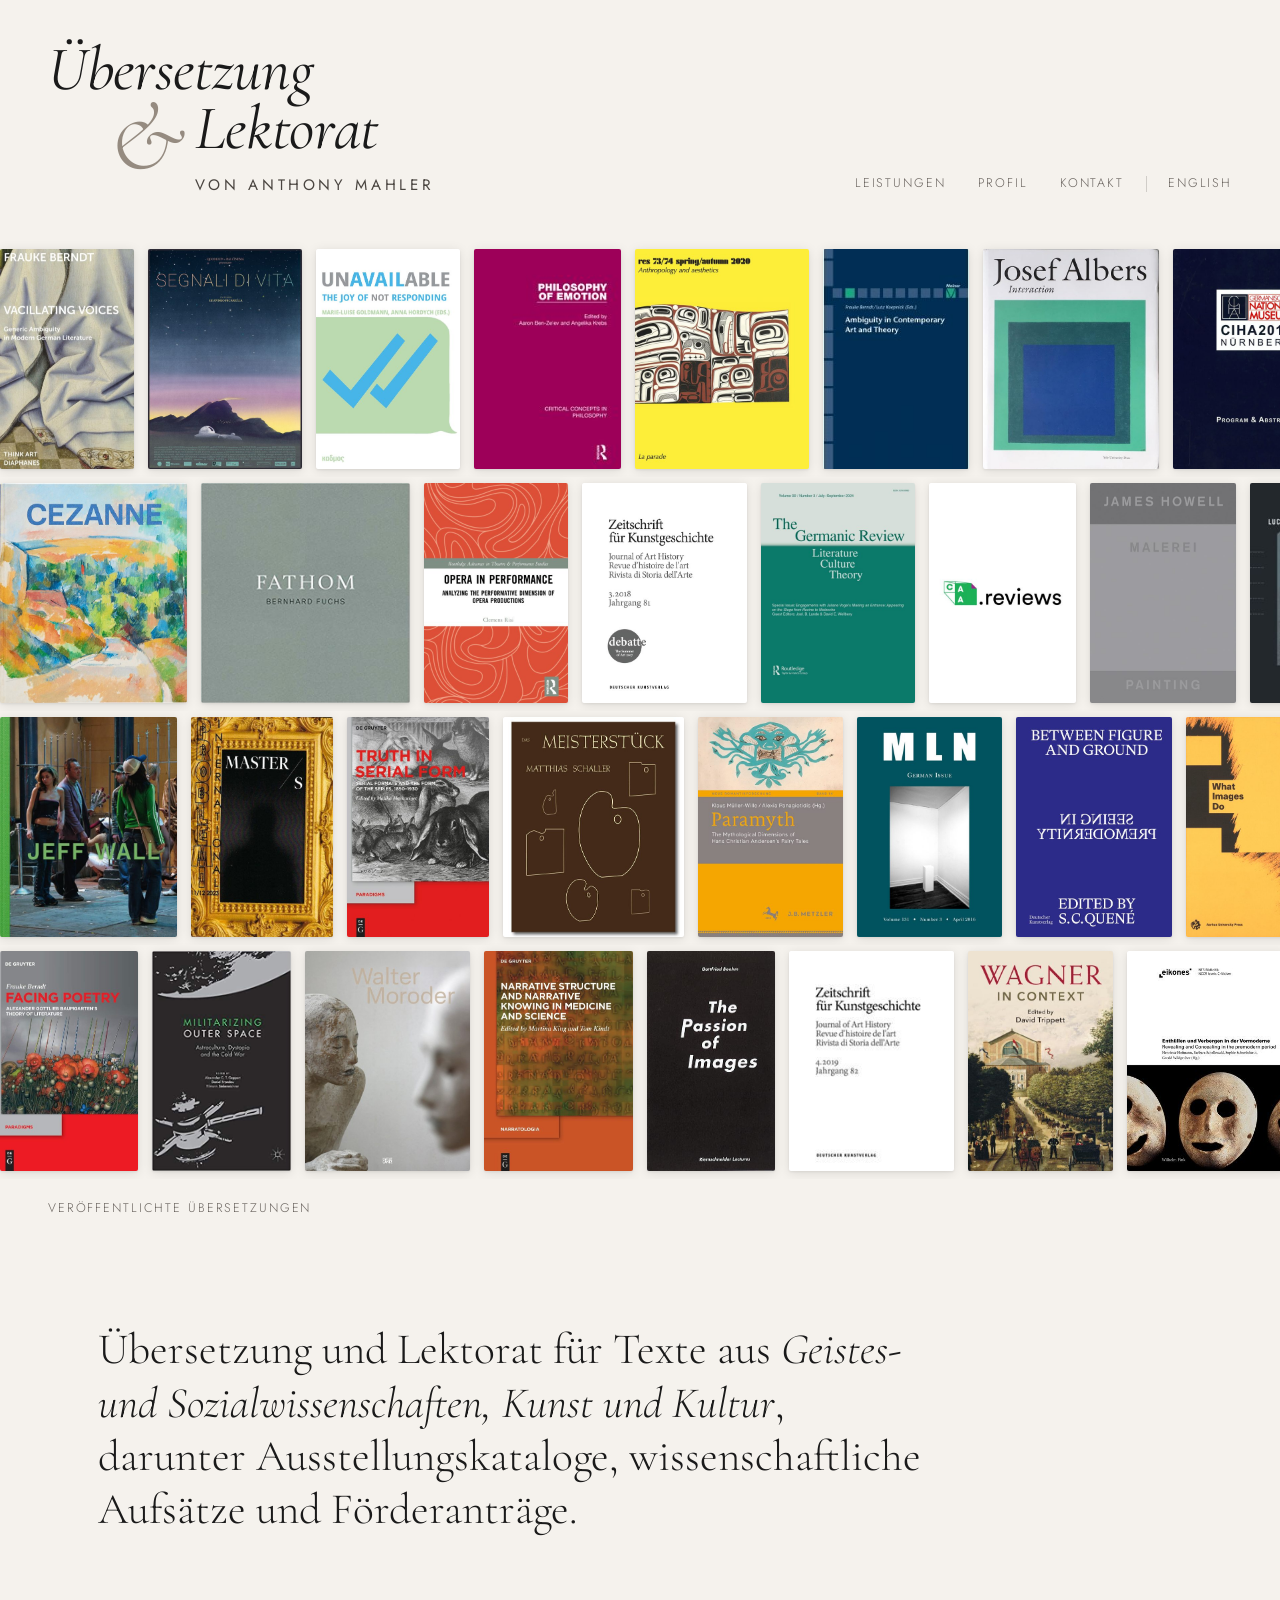
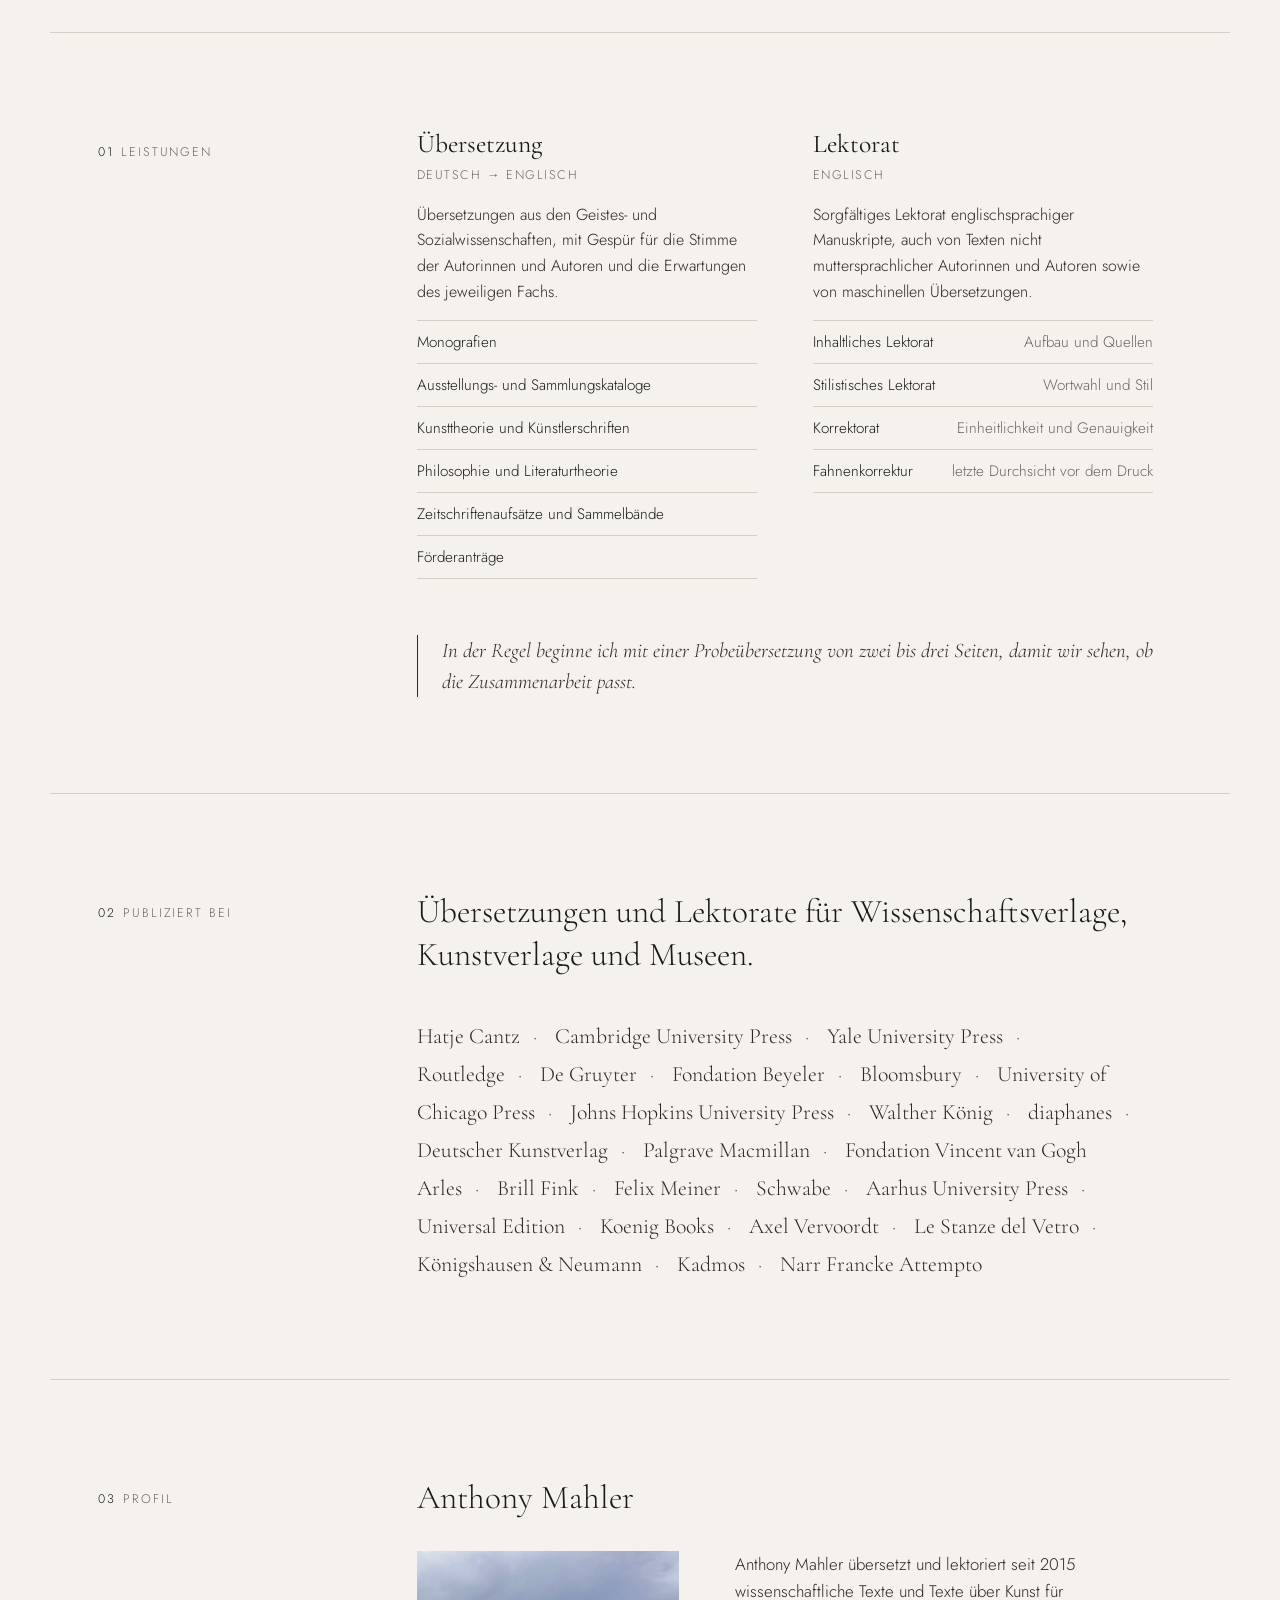
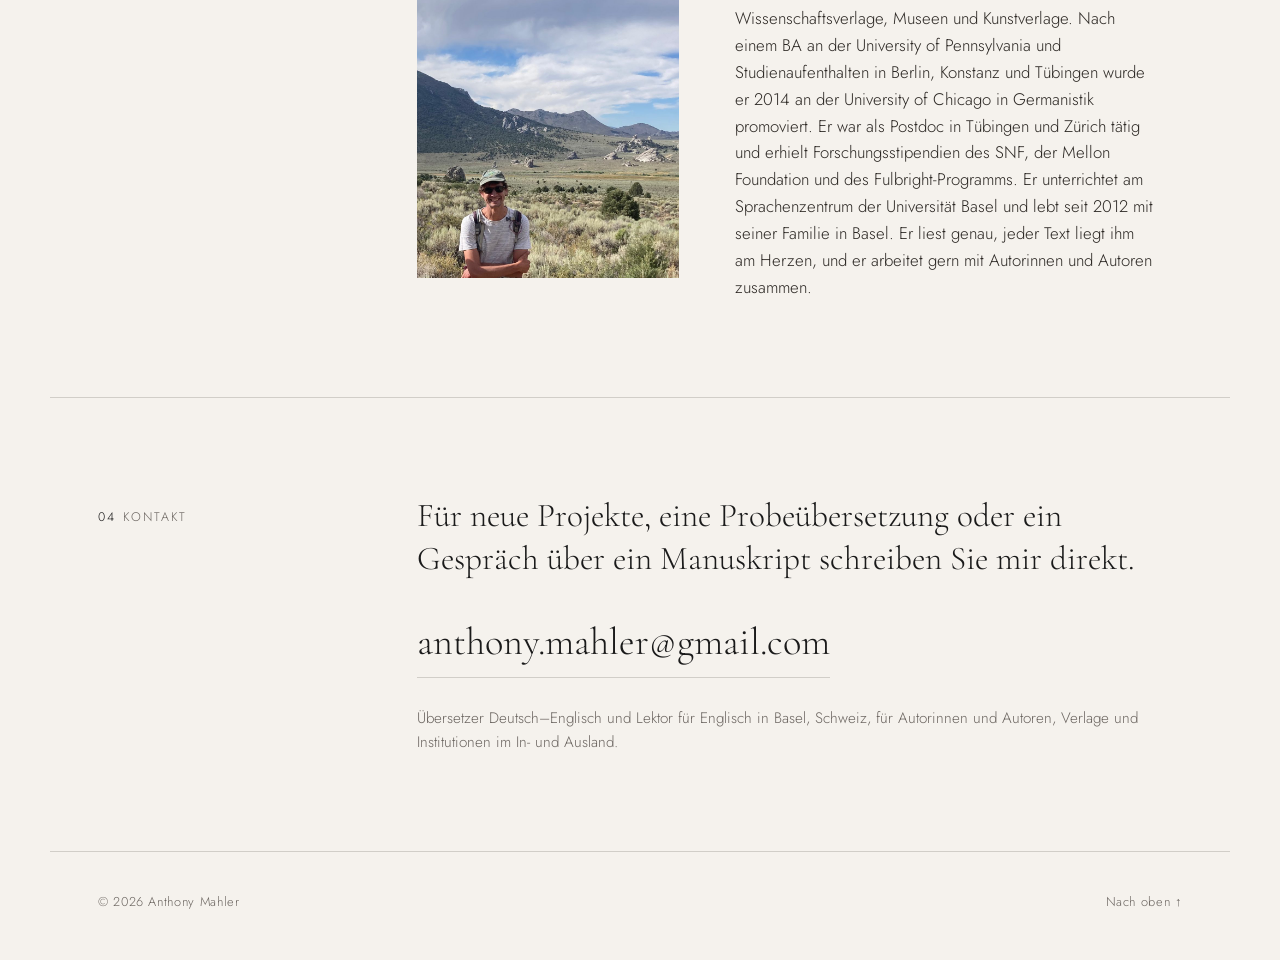
==== commit 4714bd33: "Spread highlights evenly across all four cover rows Each tier is dealt across the rows in turn, and " ====
--- a/de/index.html
+++ b/de/index.html
@@ -192,70 +192,70 @@
 
 <section class="bands-container" id="work" aria-label="Veröffentlichte Übersetzungen">
 
-  <!-- BAND 1 — Top tier, scrolls left -->
+  <!-- ROW 1, scrolls left; highlights alternate with other titles -->
   <div class="band-row">
     <div class="band band--left" id="band1">
       <a class="cover-link" href="https://press.uchicago.edu/ucp/books/book/distributed/V/bo290914559.html" target="_blank" rel="noopener"><img src="../images/covers/band1-01.jpg" width="401" height="660" alt="Frauke Berndt, Vacillating Voices: Generic Ambiguity in Modern German Literature — diaphanes" decoding="async"></a>
-      <a class="cover-link" href="https://hatjecantz.com/products/83946-cezanne" target="_blank" rel="noopener"><img src="../images/covers/band1-02.jpg" width="562" height="660" alt="Cézanne — Fondation Beyeler / Hatje Cantz" decoding="async"></a>
-      <a class="cover-link" href="https://shop.fondationbeyeler.ch/en/artikel/jeff-wall-english-35085/35085" target="_blank" rel="noopener"><img src="../images/covers/band1-03.jpg" width="482" height="600" alt="Jeff Wall — Fondation Beyeler" decoding="async"></a>
-      <a class="cover-link" href="https://www.degruyter.com/document/doi/10.1515/9783110624519/html" target="_blank" rel="noopener"><img src="../images/covers/band1-04.jpg" width="415" height="660" alt="Frauke Berndt, Facing Poetry — De Gruyter" decoding="async"></a>
-      <a class="cover-link" href="https://hatjecantz.com/products/84047-walter-moroder-figures-of-presence-and-absence" target="_blank" rel="noopener"><img src="../images/covers/band1-05.jpg" width="493" height="660" alt="Walter Moroder: Figures of Presence and Absence — Hatje Cantz" decoding="async"></a>
-      <a class="cover-link" href="https://www.degruyterbrill.com/document/doi/10.1515/9783110795110/html" target="_blank" rel="noopener"><img src="../images/covers/band1-06.jpg" width="424" height="660" alt="Truth in Serial Form, ed. Malika Maskarinec — De Gruyter" decoding="async"></a>
-      <a class="cover-link" href="https://www.routledge.com/Opera-in-Performance-Analyzing-the-Performative-Dimension-of-Opera-Productions/Risi/p/book/9780367645021" target="_blank" rel="noopener"><img src="../images/covers/band1-07.jpg" width="432" height="660" alt="Clemens Risi, Opera in Performance — Routledge" decoding="async"></a>
-      <a class="cover-link" href="https://www.journals.uchicago.edu/doi/abs/10.1086/709461" target="_blank" rel="noopener"><img src="../images/covers/band1-08.jpg" width="522" height="660" alt="RES: Anthropology and Aesthetics 73/74 — University of Chicago Press" decoding="async"></a>
+      <a class="cover-link" href="https://www.swissfilms.ch/de/movie/segnali-di-vita/5E38981A59AF4CF388EB1CCF96144011" target="_blank" rel="noopener"><img src="../images/covers/band1-02.jpg" width="462" height="660" alt="Segnali di vita — Swiss Films" decoding="async"></a>
+      <a class="cover-link" href="https://www.kulturverlag-kadmos.de/programm/details/unavailable" target="_blank" rel="noopener"><img src="../images/covers/band1-03.jpg" width="433" height="660" alt="Unavailable: The Joy of Not Responding — Kadmos" decoding="async"></a>
+      <a class="cover-link" href="https://www.routledge.com/Philosophy-of-Emotion/Ben-Zeev-Krebs/p/book/9781138906648" target="_blank" rel="noopener"><img src="../images/covers/band1-04.jpg" width="180" height="270" alt="Philosophy of Emotion — Routledge" decoding="async"></a>
+      <a class="cover-link" href="https://www.journals.uchicago.edu/doi/abs/10.1086/709461" target="_blank" rel="noopener"><img src="../images/covers/band1-05.jpg" width="522" height="660" alt="RES: Anthropology and Aesthetics 73/74 — University of Chicago Press" decoding="async"></a>
+      <a class="cover-link" href="https://meiner-elibrary.de/book/239/ambiguity-in-contemporary-art-and-theory" target="_blank" rel="noopener"><img src="../images/covers/band1-06.jpg" width="180" height="270" alt="Ambiguity in Contemporary Art and Theory — Felix Meiner" decoding="async"></a>
+      <a class="cover-link" href="https://www.davidzwirnerbooks.com/product/josef-albers-interaction" target="_blank" rel="noopener"><img src="../images/covers/band1-07.jpg" width="526" height="660" alt="Josef Albers, Interaction — Yale University Press" decoding="async"></a>
+      <span class="cover-link"><img src="../images/covers/band1-08.jpg" width="522" height="660" alt="CIHA 2012 Nürnberg — Germanisches Nationalmuseum" decoding="async"></span>
       <a class="cover-link" href="https://hatjecantz.com/products/64174-josef-albers" target="_blank" rel="noopener"><img src="../images/covers/band1-09.jpg" width="486" height="660" alt="Josef Albers: Homage to the Square 1950–1976 — Hatje Cantz" decoding="async"></a>
-      <a class="cover-link" href="https://www.tandfonline.com/toc/vgrm20/99/3" target="_blank" rel="noopener"><img src="../images/covers/band1-10.jpg" width="462" height="660" alt="The Germanic Review 99.3 — Routledge" decoding="async"></a>
-      <a class="cover-link" href="https://link.springer.com/book/9783662746172" target="_blank" rel="noopener"><img src="../images/covers/band1-11.jpg" width="436" height="660" alt="Paramyth: The Mythological Dimensions of Hans Christian Andersen’s Fairy Tales, ed. Klaus Müller-Wille and Alexia Panagiotidis — J.B. Metzler" decoding="async"></a>
-    </div>
-  </div>
-
-  <!-- BAND 2 — Second tier, scrolls right -->
+      <a class="cover-link" href="https://musikaesthetik.kug.ac.at/news-detailansicht/neuerscheinung-text-as-source-and-material-in-contemporary-music-theatre" target="_blank" rel="noopener"><img src="../images/covers/band1-10.jpg" width="527" height="660" alt="Text as Source and Material in Contemporary Music Theatre, ed. Christa Brüstle — Universal Edition" decoding="async"></a>
+      <a class="cover-link" href="https://www.fondation-vincentvangogh-arles.org/en/publication/van-gogh-and-the-stars/" target="_blank" rel="noopener"><img src="../images/covers/band1-11.jpg" width="529" height="660" alt="Van Gogh and the Stars — Fondation Vincent van Gogh Arles" decoding="async"></a>
+    </div>
+  </div>
+
+  <!-- ROW 2, scrolls right; highlights alternate with other titles -->
   <div class="band-row">
     <div class="band band--right" id="band2">
-      <a class="cover-link" href="https://www.artbook.com/9783960987727.html" target="_blank" rel="noopener"><img src="../images/covers/band2-01.jpg" width="349" height="599" alt="Gottfried Boehm, The Passion of Images — Walther König" decoding="async"></a>
-      <a class="cover-link" href="https://www.cambridge.org/core/books/wagner-in-context/36905F69D33599538EEA6B4203AE1D38" target="_blank" rel="noopener"><img src="../images/covers/band2-02.jpg" width="427" height="648" alt="Wagner in Context, ed. David Trippett — Cambridge University Press" decoding="async"></a>
-      <a class="cover-link" href="https://library.oapen.org/handle/20.500.12657/102399" target="_blank" rel="noopener"><img src="../images/covers/band2-03.jpg" width="467" height="660" alt="Between Figure and Ground, ed. Saskia C. Quené — Deutscher Kunstverlag" decoding="async"></a>
-      <a class="cover-link" href="https://schwabe.ch/Georg-Kreis-Why-Italy-Was-for-Europe-978-3-7965-4264-0" target="_blank" rel="noopener"><img src="../images/covers/band2-04.jpg" width="292" height="445" alt="Georg Kreis, Why Italy Was for Europe — Schwabe" decoding="async"></a>
-      <a class="cover-link" href="https://www.fondation-vincentvangogh-arles.org/en/publication/van-gogh-and-the-stars/" target="_blank" rel="noopener"><img src="../images/covers/band2-05.jpg" width="529" height="660" alt="Van Gogh and the Stars — Fondation Vincent van Gogh Arles" decoding="async"></a>
-      <a class="cover-link" href="https://www.davidzwirnerbooks.com/product/josef-albers-interaction" target="_blank" rel="noopener"><img src="../images/covers/band2-06.jpg" width="526" height="660" alt="Josef Albers, Interaction — Yale University Press" decoding="async"></a>
+      <a class="cover-link" href="https://hatjecantz.com/products/83946-cezanne" target="_blank" rel="noopener"><img src="../images/covers/band2-01.jpg" width="562" height="660" alt="Cézanne — Fondation Beyeler / Hatje Cantz" decoding="async"></a>
+      <a class="cover-link" href="http://www.bernhard-fuchs.net/monographs/fathom/" target="_blank" rel="noopener"><img src="../images/covers/band2-02.jpg" width="474" height="500" alt="Bernhard Fuchs, Fathom — Koenig Books" decoding="async"></a>
+      <a class="cover-link" href="https://www.routledge.com/Opera-in-Performance-Analyzing-the-Performative-Dimension-of-Opera-Productions/Risi/p/book/9780367645021" target="_blank" rel="noopener"><img src="../images/covers/band2-03.jpg" width="432" height="660" alt="Clemens Risi, Opera in Performance — Routledge" decoding="async"></a>
+      <a class="cover-link" href="https://www.degruyterbrill.com/journal/key/zkg/81/3/html" target="_blank" rel="noopener"><img src="../images/covers/band2-04.jpg" width="495" height="660" alt="Zeitschrift für Kunstgeschichte 3.2018 — Deutscher Kunstverlag" decoding="async"></a>
+      <a class="cover-link" href="https://www.tandfonline.com/toc/vgrm20/99/3" target="_blank" rel="noopener"><img src="../images/covers/band2-05.jpg" width="462" height="660" alt="The Germanic Review 99.3 — Routledge" decoding="async"></a>
+      <span class="cover-link"><img src="../images/covers/band2-06.jpg" width="440" height="660" alt="caa.reviews" decoding="async"></span>
       <a class="cover-link" href="https://www.hatjecantz.com/collections/all/products/67016-james-howell-painting-malerei" target="_blank" rel="noopener"><img src="../images/covers/band2-07.jpg" width="440" height="660" alt="James Howell: Painting — Hatje Cantz" decoding="async"></a>
-      <a class="cover-link" href="https://www.bloomsbury.com/uk/vincenzo-bellini-on-stage-and-screen-19352020-9781501391217/" target="_blank" rel="noopener"><img src="../images/covers/band2-08.jpg" width="440" height="660" alt="Vincenzo Bellini on Stage and Screen, 1935–2020 — Bloomsbury" decoding="async"></a>
-      <a class="cover-link" href="https://www.degruyterbrill.com/document/doi/10.1515/9783110783827/html" target="_blank" rel="noopener"><img src="../images/covers/band2-09.jpg" width="413" height="660" alt="Forces of Nature, ed. Adrian Renner and Frederike Middelhoff — De Gruyter" decoding="async"></a>
-      <a class="cover-link" href="https://www.degruyterbrill.com/document/doi/10.1515/9783111319971/html" target="_blank" rel="noopener"><img src="../images/covers/band2-10.jpg" width="447" height="660" alt="Narrative Structure and Narrative Knowing in Medicine and Science — De Gruyter" decoding="async"></a>
-    </div>
-  </div>
-
-  <!-- BAND 3 — Third tier, scrolls left -->
+      <a class="cover-link" href="https://www.degruyter.com/document/doi/10.1515/9783110706109/html?lang=en" target="_blank" rel="noopener"><img src="../images/covers/band2-08.jpg" width="200" height="307" alt="Luca Del Baldo, The Visionary Academy of Ocular Mentality — De Gruyter" decoding="async"></a>
+      <a class="cover-link" href="https://www.axel-vervoordt.com/gallery/books/raimund-girke-between-white" target="_blank" rel="noopener"><img src="../images/covers/band2-09.jpg" width="500" height="592" alt="Raimund Girke, Between White — Axel Vervoordt" decoding="async"></a>
+      <a class="cover-link" href="https://www.khist.uzh.ch/de/chairs/neuzeit/res/finproj/textile/ts/0.html" target="_blank" rel="noopener"><img src="../images/covers/band2-10.jpg" width="445" height="660" alt="Textile Terms: A Glossary — Edition Imorde" decoding="async"></a>
+      <a class="cover-link" href="https://schwabe.ch/Georg-Kreis-Why-Italy-Was-for-Europe-978-3-7965-4264-0" target="_blank" rel="noopener"><img src="../images/covers/band2-11.jpg" width="292" height="445" alt="Georg Kreis, Why Italy Was for Europe — Schwabe" decoding="async"></a>
+    </div>
+  </div>
+
+  <!-- ROW 3, scrolls left; highlights alternate with other titles -->
   <div class="band-row">
     <div class="band band--left" id="band3">
-      <a class="cover-link" href="https://www.kann-verlag.de/newrelease_SEHEN_2023.html" target="_blank" rel="noopener"><img src="../images/covers/band3-01.jpg" width="465" height="660" alt="Gottfried Boehm, Sehen — Kann Verlag" decoding="async"></a>
-      <a class="cover-link" href="https://www.axel-vervoordt.com/gallery/books/raimund-girke-between-white" target="_blank" rel="noopener"><img src="../images/covers/band3-02.jpg" width="500" height="592" alt="Raimund Girke, Between White — Axel Vervoordt" decoding="async"></a>
-      <a class="cover-link" href="https://www.kulturverlag-kadmos.de/programm/details/unavailable" target="_blank" rel="noopener"><img src="../images/covers/band3-03.jpg" width="433" height="660" alt="Unavailable: The Joy of Not Responding — Kadmos" decoding="async"></a>
-      <a class="cover-link" href="https://musikaesthetik.kug.ac.at/news-detailansicht/neuerscheinung-text-as-source-and-material-in-contemporary-music-theatre" target="_blank" rel="noopener"><img src="../images/covers/band3-04.jpg" width="527" height="660" alt="Text as Source and Material in Contemporary Music Theatre, ed. Christa Brüstle — Universal Edition" decoding="async"></a>
-      <a class="cover-link" href="https://www.degruyter.com/document/doi/10.1515/9783110706109/html?lang=en" target="_blank" rel="noopener"><img src="../images/covers/band3-05.jpg" width="200" height="307" alt="Luca Del Baldo, The Visionary Academy of Ocular Mentality — De Gruyter" decoding="async"></a>
-      <a class="cover-link" href="https://problemi.si/archive/" target="_blank" rel="noopener"><img src="../images/covers/band3-06.jpg" width="428" height="660" alt="Problemi International 6 (2023): Master/s" decoding="async"></a>
-      <a class="cover-link" href="https://link.springer.com/chapter/10.1057/978-1-349-95851-1_9" target="_blank" rel="noopener"><img src="../images/covers/band3-07.jpg" width="315" height="499" alt="Militarizing Outer Space — Palgrave Macmillan" decoding="async"></a>
-      <a class="cover-link" href="https://www.fink.de/view/title/53248" target="_blank" rel="noopener"><img src="../images/covers/band3-08.jpg" width="300" height="415" alt="Enthüllen und Verbergen in der Vormoderne — Brill Fink" decoding="async"></a>
-      <a class="cover-link" href="https://en.unipress.dk/udgivelser/w/what-images-do/" target="_blank" rel="noopener"><img src="../images/covers/band3-09.jpg" width="447" height="660" alt="What Images Do — Aarhus University Press" decoding="async"></a>
-      <a class="cover-link" href="http://www.bernhard-fuchs.net/monographs/fathom/" target="_blank" rel="noopener"><img src="../images/covers/band3-10.jpg" width="474" height="500" alt="Bernhard Fuchs, Fathom — Koenig Books" decoding="async"></a>
-    </div>
-  </div>
-
-  <!-- BAND 4 — Fourth tier, scrolls right -->
+      <a class="cover-link" href="https://shop.fondationbeyeler.ch/en/artikel/jeff-wall-english-35085/35085" target="_blank" rel="noopener"><img src="../images/covers/band3-01.jpg" width="482" height="600" alt="Jeff Wall — Fondation Beyeler" decoding="async"></a>
+      <a class="cover-link" href="https://problemi.si/archive/" target="_blank" rel="noopener"><img src="../images/covers/band3-02.jpg" width="428" height="660" alt="Problemi International 6 (2023): Master/s" decoding="async"></a>
+      <a class="cover-link" href="https://www.degruyterbrill.com/document/doi/10.1515/9783110795110/html" target="_blank" rel="noopener"><img src="../images/covers/band3-03.jpg" width="424" height="660" alt="Truth in Serial Form, ed. Malika Maskarinec — De Gruyter" decoding="async"></a>
+      <a class="cover-link" href="https://lestanzedelvetro.org/en/product/das-meisterstuckmatthias-schaller/" target="_blank" rel="noopener"><img src="../images/covers/band3-04.jpg" width="543" height="660" alt="Matthias Schaller, Das Meisterstück" decoding="async"></a>
+      <a class="cover-link" href="https://link.springer.com/book/9783662746172" target="_blank" rel="noopener"><img src="../images/covers/band3-05.jpg" width="436" height="660" alt="Paramyth: The Mythological Dimensions of Hans Christian Andersen’s Fairy Tales, ed. Klaus Müller-Wille and Alexia Panagiotidis — J.B. Metzler" decoding="async"></a>
+      <a class="cover-link" href="https://muse.jhu.edu/issue/35027" target="_blank" rel="noopener"><img src="../images/covers/band3-06.jpg" width="436" height="660" alt="MLN 131.3, German Issue — Johns Hopkins University Press" decoding="async"></a>
+      <a class="cover-link" href="https://library.oapen.org/handle/20.500.12657/102399" target="_blank" rel="noopener"><img src="../images/covers/band3-07.jpg" width="467" height="660" alt="Between Figure and Ground, ed. Saskia C. Quené — Deutscher Kunstverlag" decoding="async"></a>
+      <a class="cover-link" href="https://en.unipress.dk/udgivelser/w/what-images-do/" target="_blank" rel="noopener"><img src="../images/covers/band3-08.jpg" width="447" height="660" alt="What Images Do — Aarhus University Press" decoding="async"></a>
+      <a class="cover-link" href="https://www.bloomsbury.com/uk/vincenzo-bellini-on-stage-and-screen-19352020-9781501391217/" target="_blank" rel="noopener"><img src="../images/covers/band3-09.jpg" width="440" height="660" alt="Vincenzo Bellini on Stage and Screen, 1935–2020 — Bloomsbury" decoding="async"></a>
+      <a class="cover-link" href="https://www.praesens.com/praesens-pro-presse/katalog/lichtspieler/" target="_blank" rel="noopener"><img src="../images/covers/band3-10.jpg" width="424" height="660" alt="Lichtspieler — Praesens" decoding="async"></a>
+      <a class="cover-link" href="https://www.kann-verlag.de/newrelease_SEHEN_2023.html" target="_blank" rel="noopener"><img src="../images/covers/band3-11.jpg" width="465" height="660" alt="Gottfried Boehm, Sehen — Kann Verlag" decoding="async"></a>
+    </div>
+  </div>
+
+  <!-- ROW 4, scrolls right; highlights alternate with other titles -->
   <div class="band-row">
     <div class="band band--right" id="band4">
-      <a class="cover-link" href="https://www.routledge.com/Philosophy-of-Emotion/Ben-Zeev-Krebs/p/book/9781138906648" target="_blank" rel="noopener"><img src="../images/covers/band4-01.jpg" width="180" height="270" alt="Philosophy of Emotion — Routledge" decoding="async"></a>
-      <a class="cover-link" href="https://meiner-elibrary.de/book/239/ambiguity-in-contemporary-art-and-theory" target="_blank" rel="noopener"><img src="../images/covers/band4-02.jpg" width="180" height="270" alt="Ambiguity in Contemporary Art and Theory — Felix Meiner" decoding="async"></a>
-      <a class="cover-link" href="https://www.khist.uzh.ch/de/chairs/neuzeit/res/finproj/textile/ts/0.html" target="_blank" rel="noopener"><img src="../images/covers/band4-03.jpg" width="445" height="660" alt="Textile Terms: A Glossary — Edition Imorde" decoding="async"></a>
-      <a class="cover-link" href="https://muse.jhu.edu/issue/35027" target="_blank" rel="noopener"><img src="../images/covers/band4-04.jpg" width="436" height="660" alt="MLN 131.3, German Issue — Johns Hopkins University Press" decoding="async"></a>
-      <a class="cover-link" href="https://www.degruyterbrill.com/journal/key/zkg/82/4/html" target="_blank" rel="noopener"><img src="../images/covers/band4-05.jpg" width="200" height="266" alt="Zeitschrift für Kunstgeschichte 4.2019 — Deutscher Kunstverlag" decoding="async"></a>
-      <a class="cover-link" href="https://elibrary.narr.digital/journal/cg/53/4" target="_blank" rel="noopener"><img src="../images/covers/band4-06.jpg" width="450" height="660" alt="Colloquia Germanica 53.4 — Narr Francke Attempto" decoding="async"></a>
-      <a class="cover-link" href="https://lestanzedelvetro.org/en/product/das-meisterstuckmatthias-schaller/" target="_blank" rel="noopener"><img src="../images/covers/band4-07.jpg" width="543" height="660" alt="Matthias Schaller, Das Meisterstück" decoding="async"></a>
-      <span class="cover-link"><img src="../images/covers/band4-08.jpg" width="522" height="660" alt="CIHA 2012 Nürnberg — Germanisches Nationalmuseum" decoding="async"></span>
-      <a class="cover-link" href="https://www.degruyterbrill.com/journal/key/zkg/81/3/html" target="_blank" rel="noopener"><img src="../images/covers/band4-09.jpg" width="495" height="660" alt="Zeitschrift für Kunstgeschichte 3.2018 — Deutscher Kunstverlag" decoding="async"></a>
-      <span class="cover-link"><img src="../images/covers/band4-10.jpg" width="440" height="660" alt="caa.reviews" decoding="async"></span>
-      <a class="cover-link" href="https://www.swissfilms.ch/de/movie/segnali-di-vita/5E38981A59AF4CF388EB1CCF96144011" target="_blank" rel="noopener"><img src="../images/covers/band4-11.jpg" width="462" height="660" alt="Segnali di vita — Swiss Films" decoding="async"></a>
-      <a class="cover-link" href="https://www.praesens.com/praesens-pro-presse/katalog/lichtspieler/" target="_blank" rel="noopener"><img src="../images/covers/band4-12.jpg" width="424" height="660" alt="Lichtspieler — Praesens" decoding="async"></a>
+      <a class="cover-link" href="https://www.degruyter.com/document/doi/10.1515/9783110624519/html" target="_blank" rel="noopener"><img src="../images/covers/band4-01.jpg" width="415" height="660" alt="Frauke Berndt, Facing Poetry — De Gruyter" decoding="async"></a>
+      <a class="cover-link" href="https://link.springer.com/chapter/10.1057/978-1-349-95851-1_9" target="_blank" rel="noopener"><img src="../images/covers/band4-02.jpg" width="315" height="499" alt="Militarizing Outer Space — Palgrave Macmillan" decoding="async"></a>
+      <a class="cover-link" href="https://hatjecantz.com/products/84047-walter-moroder-figures-of-presence-and-absence" target="_blank" rel="noopener"><img src="../images/covers/band4-03.jpg" width="493" height="660" alt="Walter Moroder: Figures of Presence and Absence — Hatje Cantz" decoding="async"></a>
+      <a class="cover-link" href="https://www.degruyterbrill.com/document/doi/10.1515/9783111319971/html" target="_blank" rel="noopener"><img src="../images/covers/band4-04.jpg" width="447" height="660" alt="Narrative Structure and Narrative Knowing in Medicine and Science — De Gruyter" decoding="async"></a>
+      <a class="cover-link" href="https://www.artbook.com/9783960987727.html" target="_blank" rel="noopener"><img src="../images/covers/band4-05.jpg" width="349" height="599" alt="Gottfried Boehm, The Passion of Images — Walther König" decoding="async"></a>
+      <a class="cover-link" href="https://www.degruyterbrill.com/journal/key/zkg/82/4/html" target="_blank" rel="noopener"><img src="../images/covers/band4-06.jpg" width="200" height="266" alt="Zeitschrift für Kunstgeschichte 4.2019 — Deutscher Kunstverlag" decoding="async"></a>
+      <a class="cover-link" href="https://www.cambridge.org/core/books/wagner-in-context/36905F69D33599538EEA6B4203AE1D38" target="_blank" rel="noopener"><img src="../images/covers/band4-07.jpg" width="427" height="648" alt="Wagner in Context, ed. David Trippett — Cambridge University Press" decoding="async"></a>
+      <a class="cover-link" href="https://www.fink.de/view/title/53248" target="_blank" rel="noopener"><img src="../images/covers/band4-08.jpg" width="300" height="415" alt="Enthüllen und Verbergen in der Vormoderne — Brill Fink" decoding="async"></a>
+      <a class="cover-link" href="https://www.degruyterbrill.com/document/doi/10.1515/9783110783827/html" target="_blank" rel="noopener"><img src="../images/covers/band4-09.jpg" width="413" height="660" alt="Forces of Nature, ed. Adrian Renner and Frederike Middelhoff — De Gruyter" decoding="async"></a>
+      <a class="cover-link" href="https://elibrary.narr.digital/journal/cg/53/4" target="_blank" rel="noopener"><img src="../images/covers/band4-10.jpg" width="450" height="660" alt="Colloquia Germanica 53.4 — Narr Francke Attempto" decoding="async"></a>
     </div>
   </div>
 
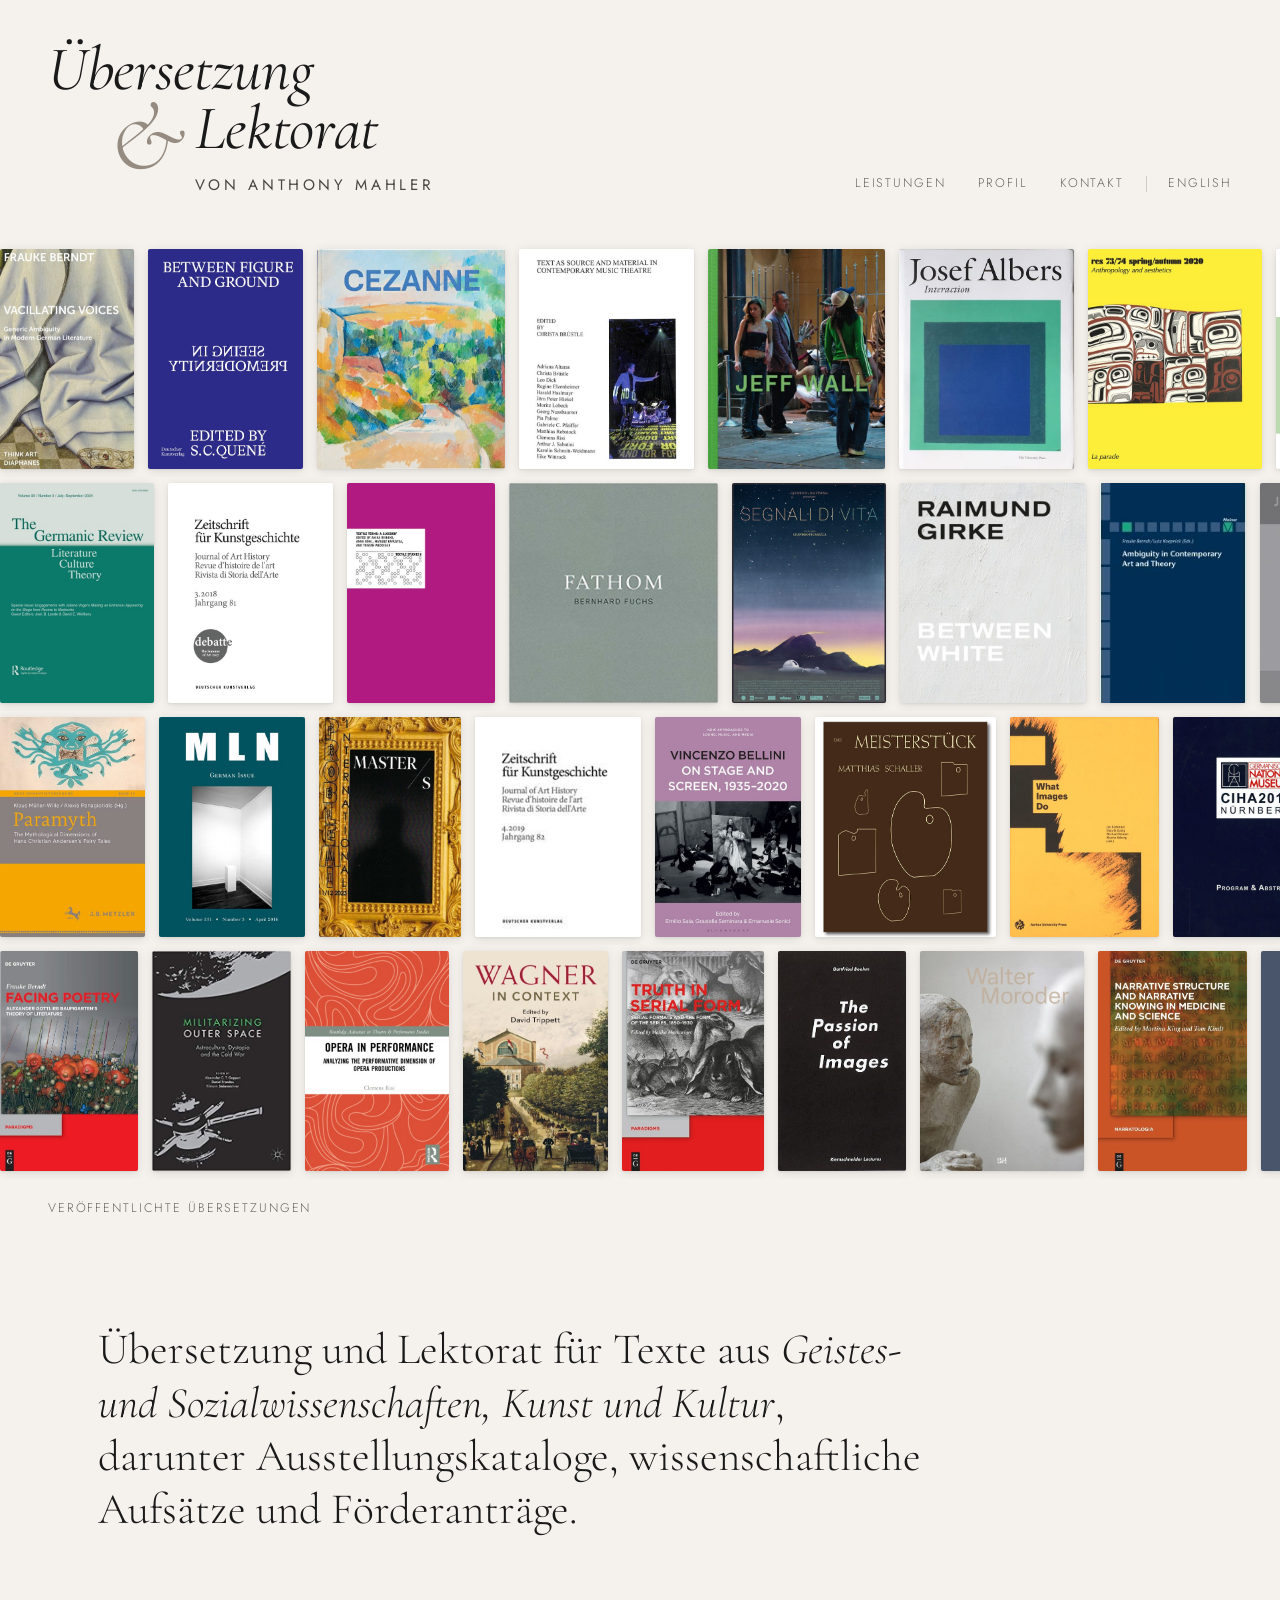
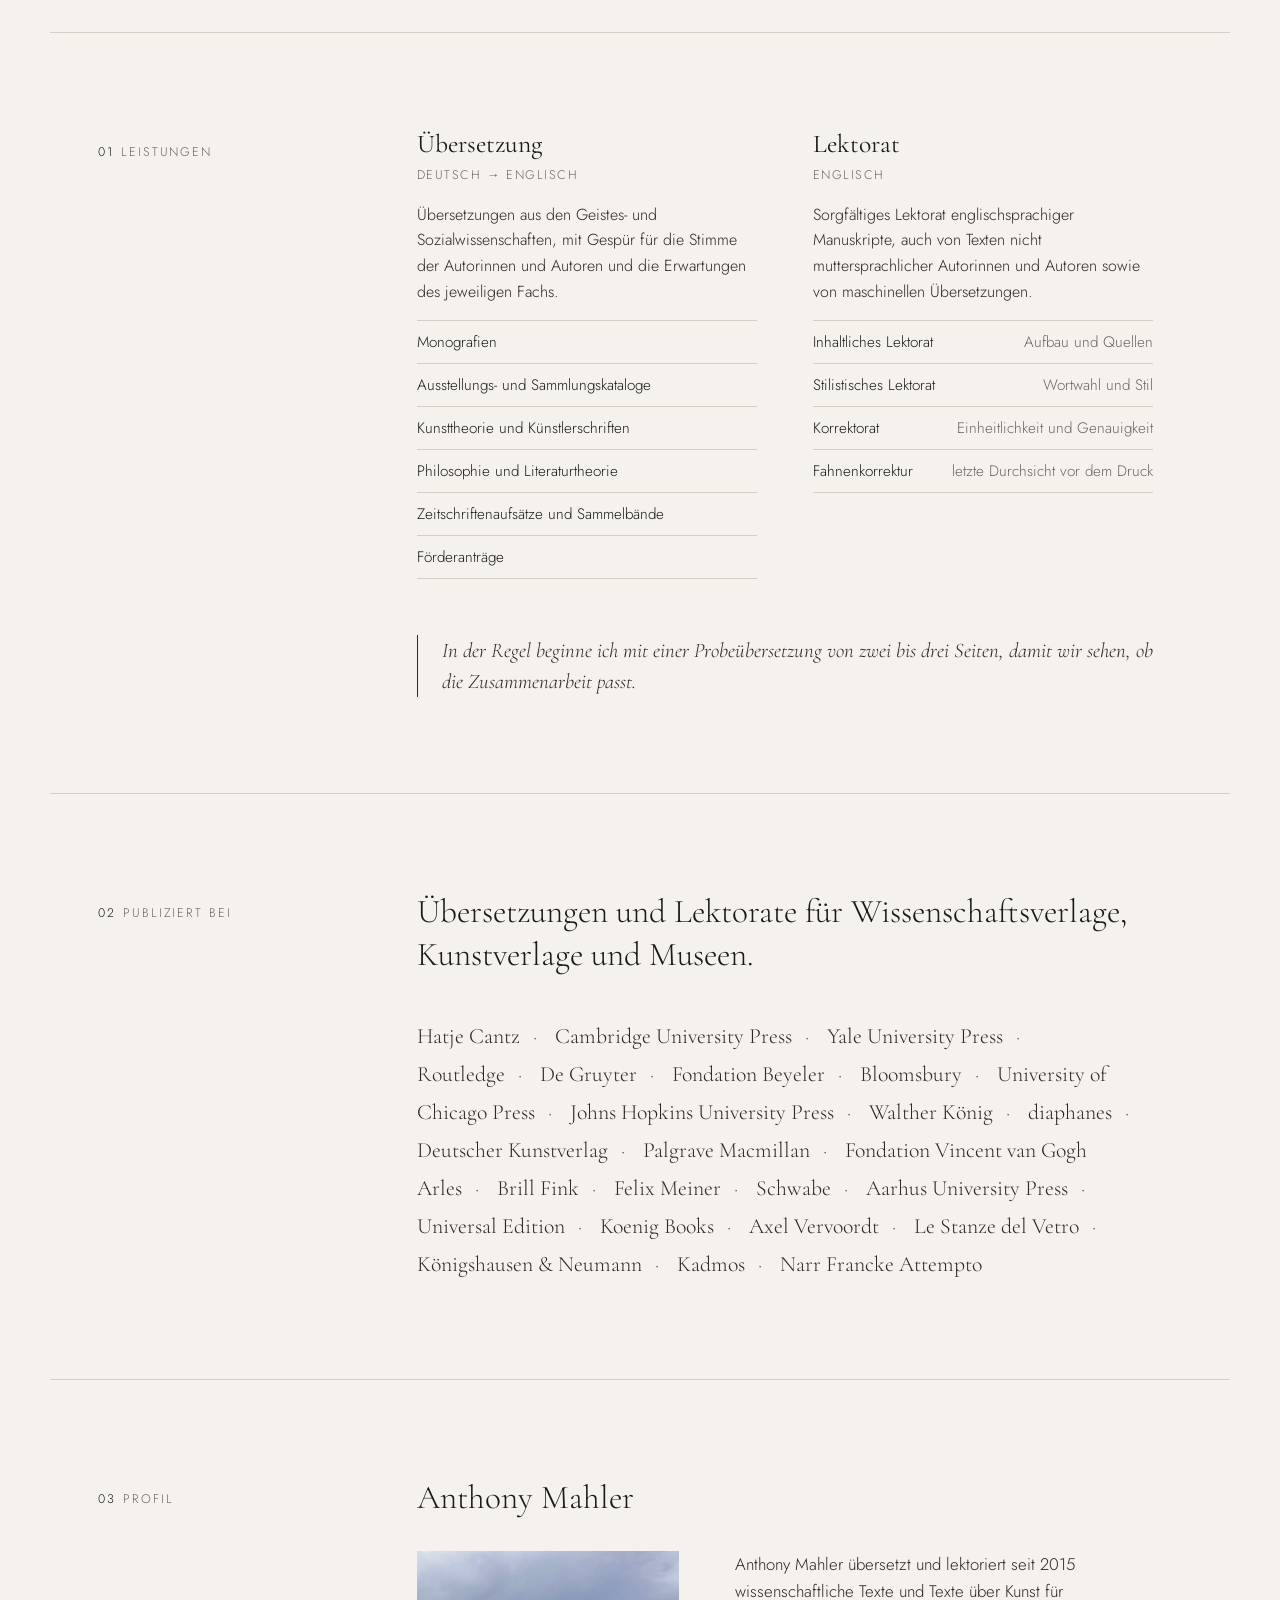
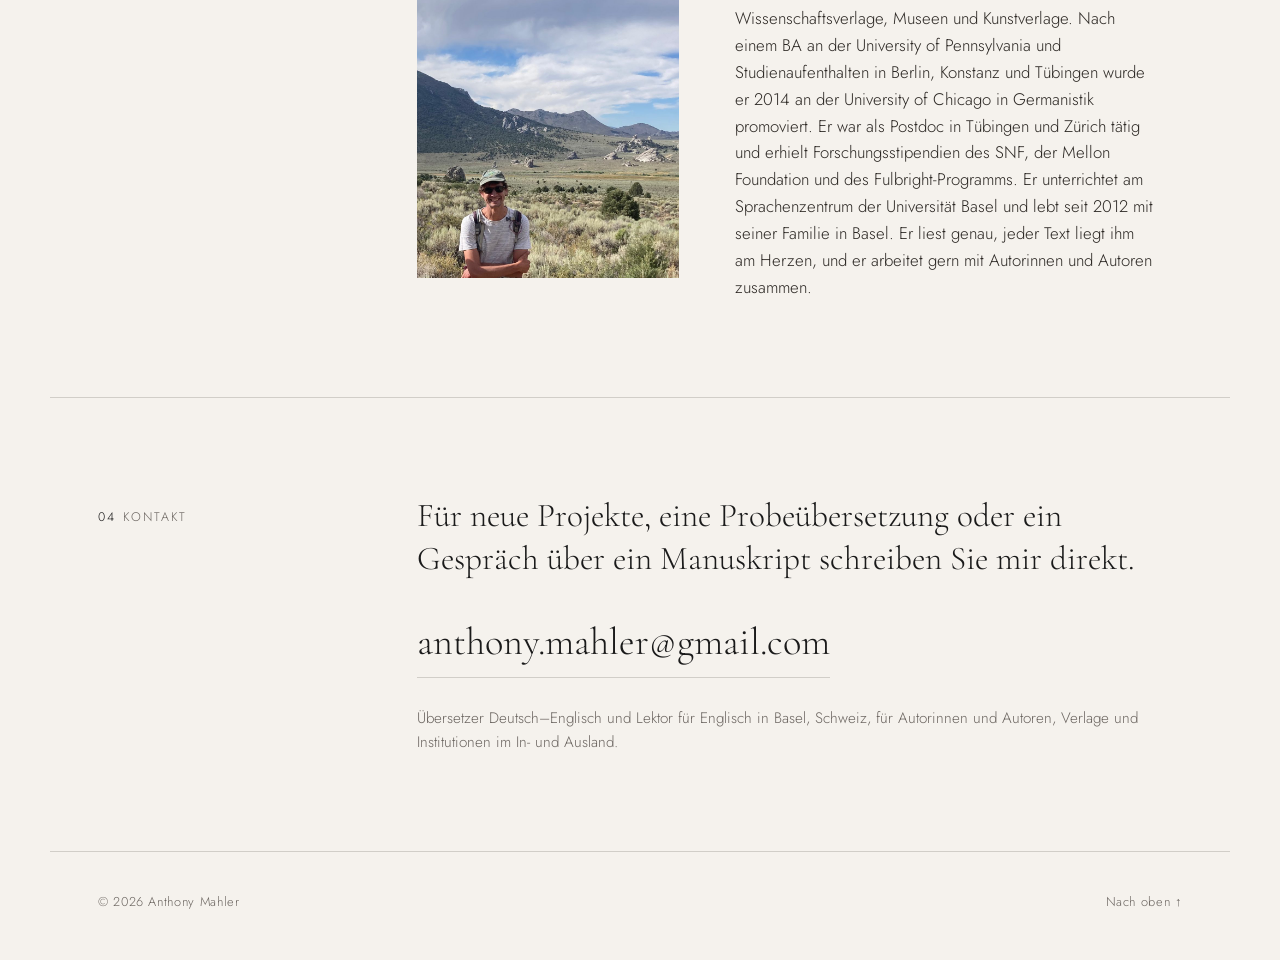
==== commit 12c5f63f: "Weight the strongest covers toward the top and bottom rows Rows 1 and 4 (first seen, and next to the" ====
--- a/de/index.html
+++ b/de/index.html
@@ -192,70 +192,70 @@
 
 <section class="bands-container" id="work" aria-label="Veröffentlichte Übersetzungen">
 
-  <!-- ROW 1, scrolls left; highlights alternate with other titles -->
+  <!-- ROW 1, scrolls left: the strongest titles -->
   <div class="band-row">
     <div class="band band--left" id="band1">
       <a class="cover-link" href="https://press.uchicago.edu/ucp/books/book/distributed/V/bo290914559.html" target="_blank" rel="noopener"><img src="../images/covers/band1-01.jpg" width="401" height="660" alt="Frauke Berndt, Vacillating Voices: Generic Ambiguity in Modern German Literature — diaphanes" decoding="async"></a>
-      <a class="cover-link" href="https://www.swissfilms.ch/de/movie/segnali-di-vita/5E38981A59AF4CF388EB1CCF96144011" target="_blank" rel="noopener"><img src="../images/covers/band1-02.jpg" width="462" height="660" alt="Segnali di vita — Swiss Films" decoding="async"></a>
-      <a class="cover-link" href="https://www.kulturverlag-kadmos.de/programm/details/unavailable" target="_blank" rel="noopener"><img src="../images/covers/band1-03.jpg" width="433" height="660" alt="Unavailable: The Joy of Not Responding — Kadmos" decoding="async"></a>
-      <a class="cover-link" href="https://www.routledge.com/Philosophy-of-Emotion/Ben-Zeev-Krebs/p/book/9781138906648" target="_blank" rel="noopener"><img src="../images/covers/band1-04.jpg" width="180" height="270" alt="Philosophy of Emotion — Routledge" decoding="async"></a>
-      <a class="cover-link" href="https://www.journals.uchicago.edu/doi/abs/10.1086/709461" target="_blank" rel="noopener"><img src="../images/covers/band1-05.jpg" width="522" height="660" alt="RES: Anthropology and Aesthetics 73/74 — University of Chicago Press" decoding="async"></a>
-      <a class="cover-link" href="https://meiner-elibrary.de/book/239/ambiguity-in-contemporary-art-and-theory" target="_blank" rel="noopener"><img src="../images/covers/band1-06.jpg" width="180" height="270" alt="Ambiguity in Contemporary Art and Theory — Felix Meiner" decoding="async"></a>
-      <a class="cover-link" href="https://www.davidzwirnerbooks.com/product/josef-albers-interaction" target="_blank" rel="noopener"><img src="../images/covers/band1-07.jpg" width="526" height="660" alt="Josef Albers, Interaction — Yale University Press" decoding="async"></a>
-      <span class="cover-link"><img src="../images/covers/band1-08.jpg" width="522" height="660" alt="CIHA 2012 Nürnberg — Germanisches Nationalmuseum" decoding="async"></span>
+      <a class="cover-link" href="https://library.oapen.org/handle/20.500.12657/102399" target="_blank" rel="noopener"><img src="../images/covers/band1-02.jpg" width="467" height="660" alt="Between Figure and Ground, ed. Saskia C. Quené — Deutscher Kunstverlag" decoding="async"></a>
+      <a class="cover-link" href="https://hatjecantz.com/products/83946-cezanne" target="_blank" rel="noopener"><img src="../images/covers/band1-03.jpg" width="562" height="660" alt="Cézanne — Fondation Beyeler / Hatje Cantz" decoding="async"></a>
+      <a class="cover-link" href="https://musikaesthetik.kug.ac.at/news-detailansicht/neuerscheinung-text-as-source-and-material-in-contemporary-music-theatre" target="_blank" rel="noopener"><img src="../images/covers/band1-04.jpg" width="527" height="660" alt="Text as Source and Material in Contemporary Music Theatre, ed. Christa Brüstle — Universal Edition" decoding="async"></a>
+      <a class="cover-link" href="https://shop.fondationbeyeler.ch/en/artikel/jeff-wall-english-35085/35085" target="_blank" rel="noopener"><img src="../images/covers/band1-05.jpg" width="482" height="600" alt="Jeff Wall — Fondation Beyeler" decoding="async"></a>
+      <a class="cover-link" href="https://www.davidzwirnerbooks.com/product/josef-albers-interaction" target="_blank" rel="noopener"><img src="../images/covers/band1-06.jpg" width="526" height="660" alt="Josef Albers, Interaction — Yale University Press" decoding="async"></a>
+      <a class="cover-link" href="https://www.journals.uchicago.edu/doi/abs/10.1086/709461" target="_blank" rel="noopener"><img src="../images/covers/band1-07.jpg" width="522" height="660" alt="RES: Anthropology and Aesthetics 73/74 — University of Chicago Press" decoding="async"></a>
+      <a class="cover-link" href="https://www.kulturverlag-kadmos.de/programm/details/unavailable" target="_blank" rel="noopener"><img src="../images/covers/band1-08.jpg" width="433" height="660" alt="Unavailable: The Joy of Not Responding — Kadmos" decoding="async"></a>
       <a class="cover-link" href="https://hatjecantz.com/products/64174-josef-albers" target="_blank" rel="noopener"><img src="../images/covers/band1-09.jpg" width="486" height="660" alt="Josef Albers: Homage to the Square 1950–1976 — Hatje Cantz" decoding="async"></a>
-      <a class="cover-link" href="https://musikaesthetik.kug.ac.at/news-detailansicht/neuerscheinung-text-as-source-and-material-in-contemporary-music-theatre" target="_blank" rel="noopener"><img src="../images/covers/band1-10.jpg" width="527" height="660" alt="Text as Source and Material in Contemporary Music Theatre, ed. Christa Brüstle — Universal Edition" decoding="async"></a>
+      <a class="cover-link" href="https://schwabe.ch/Georg-Kreis-Why-Italy-Was-for-Europe-978-3-7965-4264-0" target="_blank" rel="noopener"><img src="../images/covers/band1-10.jpg" width="292" height="445" alt="Georg Kreis, Why Italy Was for Europe — Schwabe" decoding="async"></a>
       <a class="cover-link" href="https://www.fondation-vincentvangogh-arles.org/en/publication/van-gogh-and-the-stars/" target="_blank" rel="noopener"><img src="../images/covers/band1-11.jpg" width="529" height="660" alt="Van Gogh and the Stars — Fondation Vincent van Gogh Arles" decoding="async"></a>
     </div>
   </div>
 
-  <!-- ROW 2, scrolls right; highlights alternate with other titles -->
+  <!-- ROW 2, scrolls right: highlight first, then mostly shorter texts -->
   <div class="band-row">
     <div class="band band--right" id="band2">
-      <a class="cover-link" href="https://hatjecantz.com/products/83946-cezanne" target="_blank" rel="noopener"><img src="../images/covers/band2-01.jpg" width="562" height="660" alt="Cézanne — Fondation Beyeler / Hatje Cantz" decoding="async"></a>
-      <a class="cover-link" href="http://www.bernhard-fuchs.net/monographs/fathom/" target="_blank" rel="noopener"><img src="../images/covers/band2-02.jpg" width="474" height="500" alt="Bernhard Fuchs, Fathom — Koenig Books" decoding="async"></a>
-      <a class="cover-link" href="https://www.routledge.com/Opera-in-Performance-Analyzing-the-Performative-Dimension-of-Opera-Productions/Risi/p/book/9780367645021" target="_blank" rel="noopener"><img src="../images/covers/band2-03.jpg" width="432" height="660" alt="Clemens Risi, Opera in Performance — Routledge" decoding="async"></a>
-      <a class="cover-link" href="https://www.degruyterbrill.com/journal/key/zkg/81/3/html" target="_blank" rel="noopener"><img src="../images/covers/band2-04.jpg" width="495" height="660" alt="Zeitschrift für Kunstgeschichte 3.2018 — Deutscher Kunstverlag" decoding="async"></a>
-      <a class="cover-link" href="https://www.tandfonline.com/toc/vgrm20/99/3" target="_blank" rel="noopener"><img src="../images/covers/band2-05.jpg" width="462" height="660" alt="The Germanic Review 99.3 — Routledge" decoding="async"></a>
-      <span class="cover-link"><img src="../images/covers/band2-06.jpg" width="440" height="660" alt="caa.reviews" decoding="async"></span>
-      <a class="cover-link" href="https://www.hatjecantz.com/collections/all/products/67016-james-howell-painting-malerei" target="_blank" rel="noopener"><img src="../images/covers/band2-07.jpg" width="440" height="660" alt="James Howell: Painting — Hatje Cantz" decoding="async"></a>
-      <a class="cover-link" href="https://www.degruyter.com/document/doi/10.1515/9783110706109/html?lang=en" target="_blank" rel="noopener"><img src="../images/covers/band2-08.jpg" width="200" height="307" alt="Luca Del Baldo, The Visionary Academy of Ocular Mentality — De Gruyter" decoding="async"></a>
-      <a class="cover-link" href="https://www.axel-vervoordt.com/gallery/books/raimund-girke-between-white" target="_blank" rel="noopener"><img src="../images/covers/band2-09.jpg" width="500" height="592" alt="Raimund Girke, Between White — Axel Vervoordt" decoding="async"></a>
-      <a class="cover-link" href="https://www.khist.uzh.ch/de/chairs/neuzeit/res/finproj/textile/ts/0.html" target="_blank" rel="noopener"><img src="../images/covers/band2-10.jpg" width="445" height="660" alt="Textile Terms: A Glossary — Edition Imorde" decoding="async"></a>
-      <a class="cover-link" href="https://schwabe.ch/Georg-Kreis-Why-Italy-Was-for-Europe-978-3-7965-4264-0" target="_blank" rel="noopener"><img src="../images/covers/band2-11.jpg" width="292" height="445" alt="Georg Kreis, Why Italy Was for Europe — Schwabe" decoding="async"></a>
-    </div>
-  </div>
-
-  <!-- ROW 3, scrolls left; highlights alternate with other titles -->
+      <a class="cover-link" href="https://www.tandfonline.com/toc/vgrm20/99/3" target="_blank" rel="noopener"><img src="../images/covers/band2-01.jpg" width="462" height="660" alt="The Germanic Review 99.3 — Routledge" decoding="async"></a>
+      <a class="cover-link" href="https://www.degruyterbrill.com/journal/key/zkg/81/3/html" target="_blank" rel="noopener"><img src="../images/covers/band2-02.jpg" width="495" height="660" alt="Zeitschrift für Kunstgeschichte 3.2018 — Deutscher Kunstverlag" decoding="async"></a>
+      <a class="cover-link" href="https://www.khist.uzh.ch/de/chairs/neuzeit/res/finproj/textile/ts/0.html" target="_blank" rel="noopener"><img src="../images/covers/band2-03.jpg" width="445" height="660" alt="Textile Terms: A Glossary — Edition Imorde" decoding="async"></a>
+      <a class="cover-link" href="http://www.bernhard-fuchs.net/monographs/fathom/" target="_blank" rel="noopener"><img src="../images/covers/band2-04.jpg" width="474" height="500" alt="Bernhard Fuchs, Fathom — Koenig Books" decoding="async"></a>
+      <a class="cover-link" href="https://www.swissfilms.ch/de/movie/segnali-di-vita/5E38981A59AF4CF388EB1CCF96144011" target="_blank" rel="noopener"><img src="../images/covers/band2-05.jpg" width="462" height="660" alt="Segnali di vita — Swiss Films" decoding="async"></a>
+      <a class="cover-link" href="https://www.axel-vervoordt.com/gallery/books/raimund-girke-between-white" target="_blank" rel="noopener"><img src="../images/covers/band2-06.jpg" width="500" height="592" alt="Raimund Girke, Between White — Axel Vervoordt" decoding="async"></a>
+      <a class="cover-link" href="https://meiner-elibrary.de/book/239/ambiguity-in-contemporary-art-and-theory" target="_blank" rel="noopener"><img src="../images/covers/band2-07.jpg" width="180" height="270" alt="Ambiguity in Contemporary Art and Theory — Felix Meiner" decoding="async"></a>
+      <a class="cover-link" href="https://www.hatjecantz.com/collections/all/products/67016-james-howell-painting-malerei" target="_blank" rel="noopener"><img src="../images/covers/band2-08.jpg" width="440" height="660" alt="James Howell: Painting — Hatje Cantz" decoding="async"></a>
+      <a class="cover-link" href="https://www.routledge.com/Philosophy-of-Emotion/Ben-Zeev-Krebs/p/book/9781138906648" target="_blank" rel="noopener"><img src="../images/covers/band2-09.jpg" width="180" height="270" alt="Philosophy of Emotion — Routledge" decoding="async"></a>
+      <span class="cover-link"><img src="../images/covers/band2-10.jpg" width="440" height="660" alt="caa.reviews" decoding="async"></span>
+      <a class="cover-link" href="https://www.degruyter.com/document/doi/10.1515/9783110706109/html?lang=en" target="_blank" rel="noopener"><img src="../images/covers/band2-11.jpg" width="200" height="307" alt="Luca Del Baldo, The Visionary Academy of Ocular Mentality — De Gruyter" decoding="async"></a>
+    </div>
+  </div>
+
+  <!-- ROW 3, scrolls left: highlight first, then mostly shorter texts -->
   <div class="band-row">
     <div class="band band--left" id="band3">
-      <a class="cover-link" href="https://shop.fondationbeyeler.ch/en/artikel/jeff-wall-english-35085/35085" target="_blank" rel="noopener"><img src="../images/covers/band3-01.jpg" width="482" height="600" alt="Jeff Wall — Fondation Beyeler" decoding="async"></a>
-      <a class="cover-link" href="https://problemi.si/archive/" target="_blank" rel="noopener"><img src="../images/covers/band3-02.jpg" width="428" height="660" alt="Problemi International 6 (2023): Master/s" decoding="async"></a>
-      <a class="cover-link" href="https://www.degruyterbrill.com/document/doi/10.1515/9783110795110/html" target="_blank" rel="noopener"><img src="../images/covers/band3-03.jpg" width="424" height="660" alt="Truth in Serial Form, ed. Malika Maskarinec — De Gruyter" decoding="async"></a>
-      <a class="cover-link" href="https://lestanzedelvetro.org/en/product/das-meisterstuckmatthias-schaller/" target="_blank" rel="noopener"><img src="../images/covers/band3-04.jpg" width="543" height="660" alt="Matthias Schaller, Das Meisterstück" decoding="async"></a>
-      <a class="cover-link" href="https://link.springer.com/book/9783662746172" target="_blank" rel="noopener"><img src="../images/covers/band3-05.jpg" width="436" height="660" alt="Paramyth: The Mythological Dimensions of Hans Christian Andersen’s Fairy Tales, ed. Klaus Müller-Wille and Alexia Panagiotidis — J.B. Metzler" decoding="async"></a>
-      <a class="cover-link" href="https://muse.jhu.edu/issue/35027" target="_blank" rel="noopener"><img src="../images/covers/band3-06.jpg" width="436" height="660" alt="MLN 131.3, German Issue — Johns Hopkins University Press" decoding="async"></a>
-      <a class="cover-link" href="https://library.oapen.org/handle/20.500.12657/102399" target="_blank" rel="noopener"><img src="../images/covers/band3-07.jpg" width="467" height="660" alt="Between Figure and Ground, ed. Saskia C. Quené — Deutscher Kunstverlag" decoding="async"></a>
-      <a class="cover-link" href="https://en.unipress.dk/udgivelser/w/what-images-do/" target="_blank" rel="noopener"><img src="../images/covers/band3-08.jpg" width="447" height="660" alt="What Images Do — Aarhus University Press" decoding="async"></a>
-      <a class="cover-link" href="https://www.bloomsbury.com/uk/vincenzo-bellini-on-stage-and-screen-19352020-9781501391217/" target="_blank" rel="noopener"><img src="../images/covers/band3-09.jpg" width="440" height="660" alt="Vincenzo Bellini on Stage and Screen, 1935–2020 — Bloomsbury" decoding="async"></a>
+      <a class="cover-link" href="https://link.springer.com/book/9783662746172" target="_blank" rel="noopener"><img src="../images/covers/band3-01.jpg" width="436" height="660" alt="Paramyth: The Mythological Dimensions of Hans Christian Andersen’s Fairy Tales, ed. Klaus Müller-Wille and Alexia Panagiotidis — J.B. Metzler" decoding="async"></a>
+      <a class="cover-link" href="https://muse.jhu.edu/issue/35027" target="_blank" rel="noopener"><img src="../images/covers/band3-02.jpg" width="436" height="660" alt="MLN 131.3, German Issue — Johns Hopkins University Press" decoding="async"></a>
+      <a class="cover-link" href="https://problemi.si/archive/" target="_blank" rel="noopener"><img src="../images/covers/band3-03.jpg" width="428" height="660" alt="Problemi International 6 (2023): Master/s" decoding="async"></a>
+      <a class="cover-link" href="https://www.degruyterbrill.com/journal/key/zkg/82/4/html" target="_blank" rel="noopener"><img src="../images/covers/band3-04.jpg" width="200" height="266" alt="Zeitschrift für Kunstgeschichte 4.2019 — Deutscher Kunstverlag" decoding="async"></a>
+      <a class="cover-link" href="https://www.bloomsbury.com/uk/vincenzo-bellini-on-stage-and-screen-19352020-9781501391217/" target="_blank" rel="noopener"><img src="../images/covers/band3-05.jpg" width="440" height="660" alt="Vincenzo Bellini on Stage and Screen, 1935–2020 — Bloomsbury" decoding="async"></a>
+      <a class="cover-link" href="https://lestanzedelvetro.org/en/product/das-meisterstuckmatthias-schaller/" target="_blank" rel="noopener"><img src="../images/covers/band3-06.jpg" width="543" height="660" alt="Matthias Schaller, Das Meisterstück" decoding="async"></a>
+      <a class="cover-link" href="https://en.unipress.dk/udgivelser/w/what-images-do/" target="_blank" rel="noopener"><img src="../images/covers/band3-07.jpg" width="447" height="660" alt="What Images Do — Aarhus University Press" decoding="async"></a>
+      <span class="cover-link"><img src="../images/covers/band3-08.jpg" width="522" height="660" alt="CIHA 2012 Nürnberg — Germanisches Nationalmuseum" decoding="async"></span>
+      <a class="cover-link" href="https://www.kann-verlag.de/newrelease_SEHEN_2023.html" target="_blank" rel="noopener"><img src="../images/covers/band3-09.jpg" width="465" height="660" alt="Gottfried Boehm, Sehen — Kann Verlag" decoding="async"></a>
       <a class="cover-link" href="https://www.praesens.com/praesens-pro-presse/katalog/lichtspieler/" target="_blank" rel="noopener"><img src="../images/covers/band3-10.jpg" width="424" height="660" alt="Lichtspieler — Praesens" decoding="async"></a>
-      <a class="cover-link" href="https://www.kann-verlag.de/newrelease_SEHEN_2023.html" target="_blank" rel="noopener"><img src="../images/covers/band3-11.jpg" width="465" height="660" alt="Gottfried Boehm, Sehen — Kann Verlag" decoding="async"></a>
-    </div>
-  </div>
-
-  <!-- ROW 4, scrolls right; highlights alternate with other titles -->
+      <a class="cover-link" href="https://elibrary.narr.digital/journal/cg/53/4" target="_blank" rel="noopener"><img src="../images/covers/band3-11.jpg" width="450" height="660" alt="Colloquia Germanica 53.4 — Narr Francke Attempto" decoding="async"></a>
+    </div>
+  </div>
+
+  <!-- ROW 4, scrolls right: the strongest titles, next to the intro text -->
   <div class="band-row">
     <div class="band band--right" id="band4">
       <a class="cover-link" href="https://www.degruyter.com/document/doi/10.1515/9783110624519/html" target="_blank" rel="noopener"><img src="../images/covers/band4-01.jpg" width="415" height="660" alt="Frauke Berndt, Facing Poetry — De Gruyter" decoding="async"></a>
       <a class="cover-link" href="https://link.springer.com/chapter/10.1057/978-1-349-95851-1_9" target="_blank" rel="noopener"><img src="../images/covers/band4-02.jpg" width="315" height="499" alt="Militarizing Outer Space — Palgrave Macmillan" decoding="async"></a>
-      <a class="cover-link" href="https://hatjecantz.com/products/84047-walter-moroder-figures-of-presence-and-absence" target="_blank" rel="noopener"><img src="../images/covers/band4-03.jpg" width="493" height="660" alt="Walter Moroder: Figures of Presence and Absence — Hatje Cantz" decoding="async"></a>
-      <a class="cover-link" href="https://www.degruyterbrill.com/document/doi/10.1515/9783111319971/html" target="_blank" rel="noopener"><img src="../images/covers/band4-04.jpg" width="447" height="660" alt="Narrative Structure and Narrative Knowing in Medicine and Science — De Gruyter" decoding="async"></a>
-      <a class="cover-link" href="https://www.artbook.com/9783960987727.html" target="_blank" rel="noopener"><img src="../images/covers/band4-05.jpg" width="349" height="599" alt="Gottfried Boehm, The Passion of Images — Walther König" decoding="async"></a>
-      <a class="cover-link" href="https://www.degruyterbrill.com/journal/key/zkg/82/4/html" target="_blank" rel="noopener"><img src="../images/covers/band4-06.jpg" width="200" height="266" alt="Zeitschrift für Kunstgeschichte 4.2019 — Deutscher Kunstverlag" decoding="async"></a>
-      <a class="cover-link" href="https://www.cambridge.org/core/books/wagner-in-context/36905F69D33599538EEA6B4203AE1D38" target="_blank" rel="noopener"><img src="../images/covers/band4-07.jpg" width="427" height="648" alt="Wagner in Context, ed. David Trippett — Cambridge University Press" decoding="async"></a>
-      <a class="cover-link" href="https://www.fink.de/view/title/53248" target="_blank" rel="noopener"><img src="../images/covers/band4-08.jpg" width="300" height="415" alt="Enthüllen und Verbergen in der Vormoderne — Brill Fink" decoding="async"></a>
+      <a class="cover-link" href="https://www.routledge.com/Opera-in-Performance-Analyzing-the-Performative-Dimension-of-Opera-Productions/Risi/p/book/9780367645021" target="_blank" rel="noopener"><img src="../images/covers/band4-03.jpg" width="432" height="660" alt="Clemens Risi, Opera in Performance — Routledge" decoding="async"></a>
+      <a class="cover-link" href="https://www.cambridge.org/core/books/wagner-in-context/36905F69D33599538EEA6B4203AE1D38" target="_blank" rel="noopener"><img src="../images/covers/band4-04.jpg" width="427" height="648" alt="Wagner in Context, ed. David Trippett — Cambridge University Press" decoding="async"></a>
+      <a class="cover-link" href="https://www.degruyterbrill.com/document/doi/10.1515/9783110795110/html" target="_blank" rel="noopener"><img src="../images/covers/band4-05.jpg" width="424" height="660" alt="Truth in Serial Form, ed. Malika Maskarinec — De Gruyter" decoding="async"></a>
+      <a class="cover-link" href="https://www.artbook.com/9783960987727.html" target="_blank" rel="noopener"><img src="../images/covers/band4-06.jpg" width="349" height="599" alt="Gottfried Boehm, The Passion of Images — Walther König" decoding="async"></a>
+      <a class="cover-link" href="https://hatjecantz.com/products/84047-walter-moroder-figures-of-presence-and-absence" target="_blank" rel="noopener"><img src="../images/covers/band4-07.jpg" width="493" height="660" alt="Walter Moroder: Figures of Presence and Absence — Hatje Cantz" decoding="async"></a>
+      <a class="cover-link" href="https://www.degruyterbrill.com/document/doi/10.1515/9783111319971/html" target="_blank" rel="noopener"><img src="../images/covers/band4-08.jpg" width="447" height="660" alt="Narrative Structure and Narrative Knowing in Medicine and Science — De Gruyter" decoding="async"></a>
       <a class="cover-link" href="https://www.degruyterbrill.com/document/doi/10.1515/9783110783827/html" target="_blank" rel="noopener"><img src="../images/covers/band4-09.jpg" width="413" height="660" alt="Forces of Nature, ed. Adrian Renner and Frederike Middelhoff — De Gruyter" decoding="async"></a>
-      <a class="cover-link" href="https://elibrary.narr.digital/journal/cg/53/4" target="_blank" rel="noopener"><img src="../images/covers/band4-10.jpg" width="450" height="660" alt="Colloquia Germanica 53.4 — Narr Francke Attempto" decoding="async"></a>
+      <a class="cover-link" href="https://www.fink.de/view/title/53248" target="_blank" rel="noopener"><img src="../images/covers/band4-10.jpg" width="300" height="415" alt="Enthüllen und Verbergen in der Vormoderne — Brill Fink" decoding="async"></a>
     </div>
   </div>
 
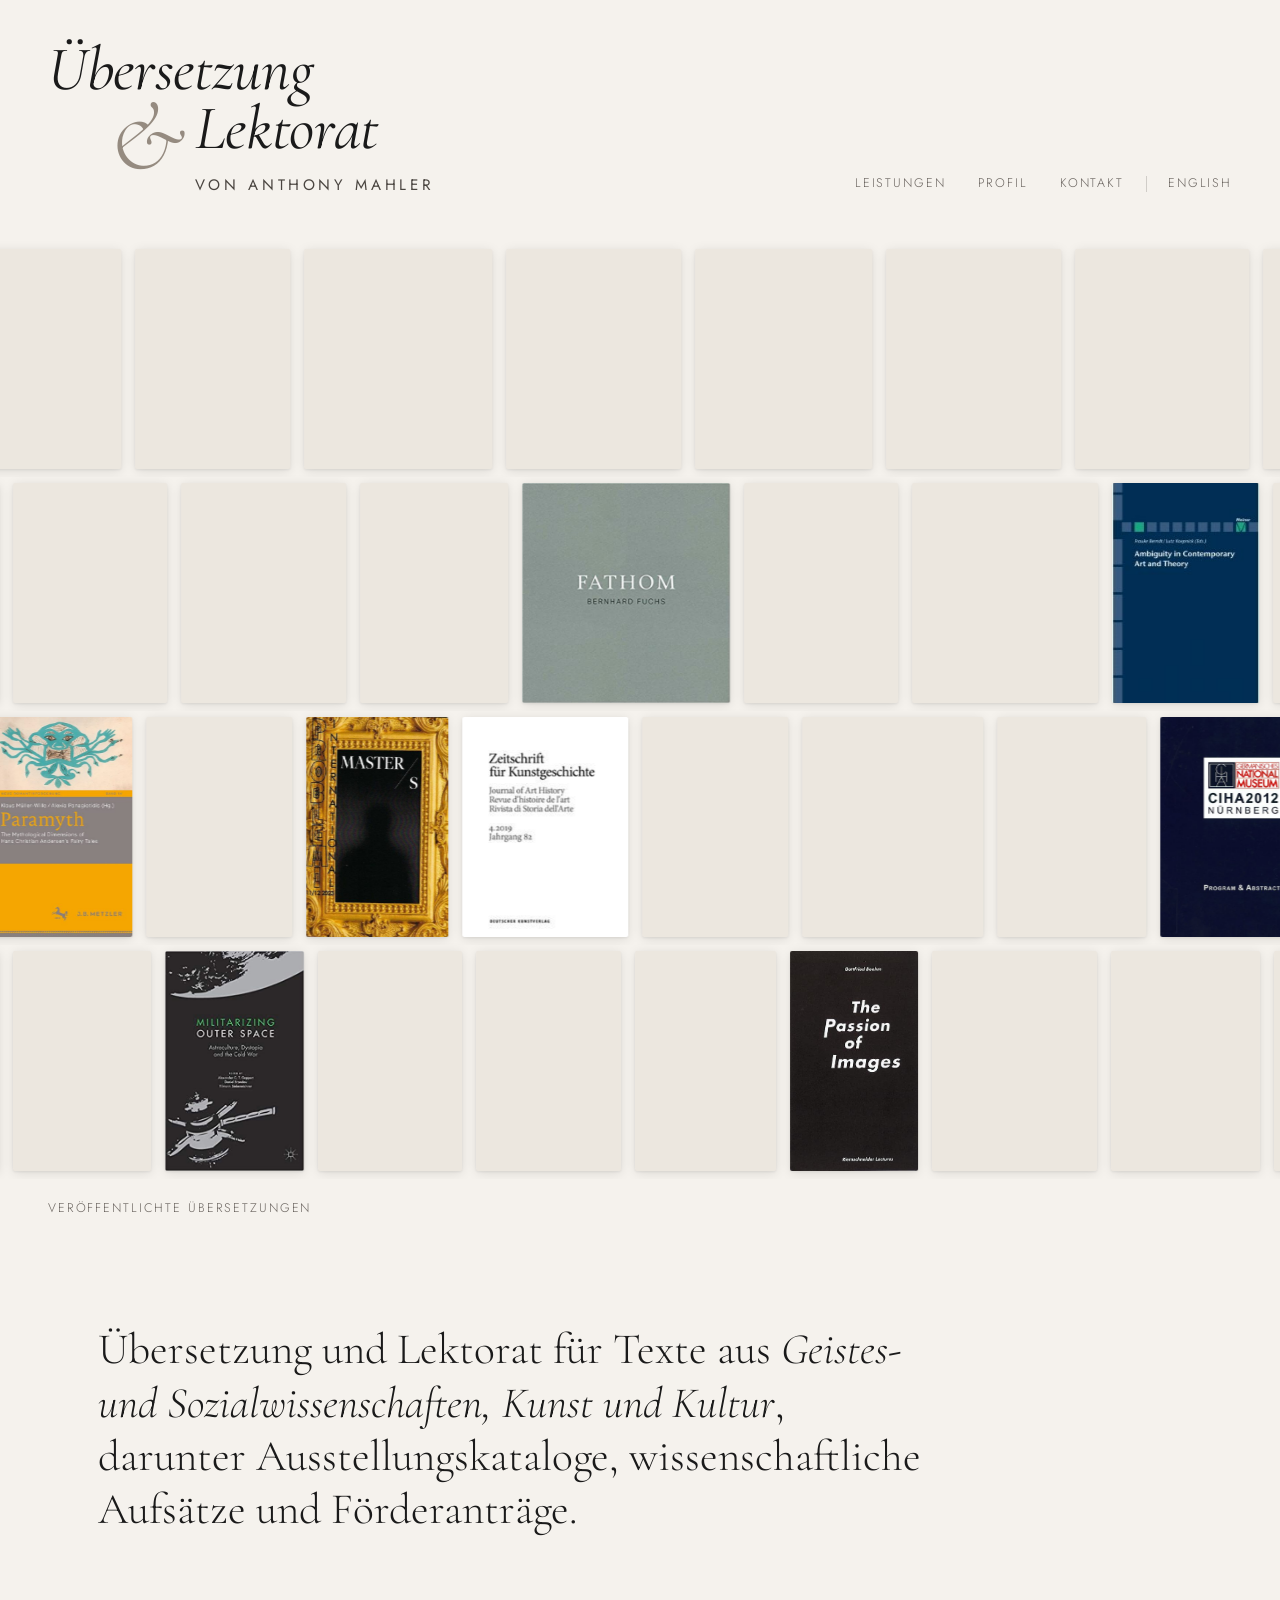
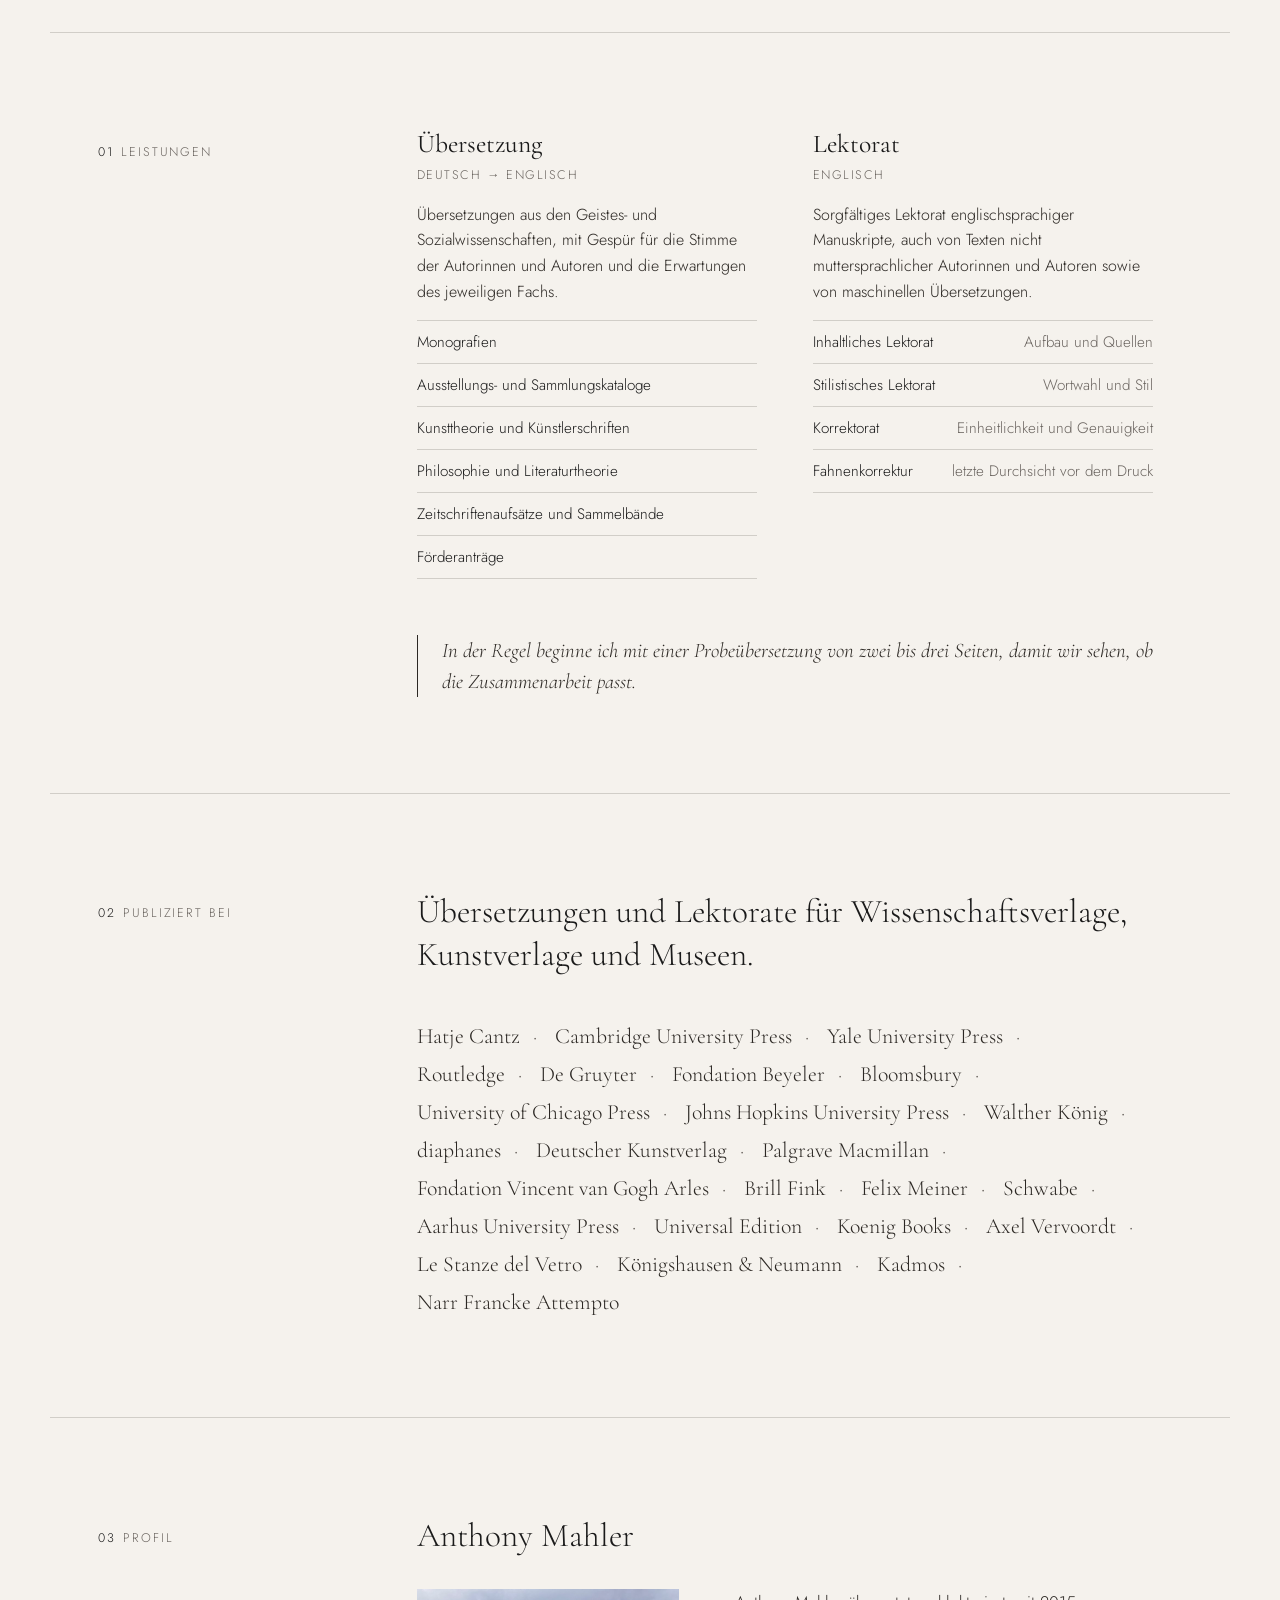
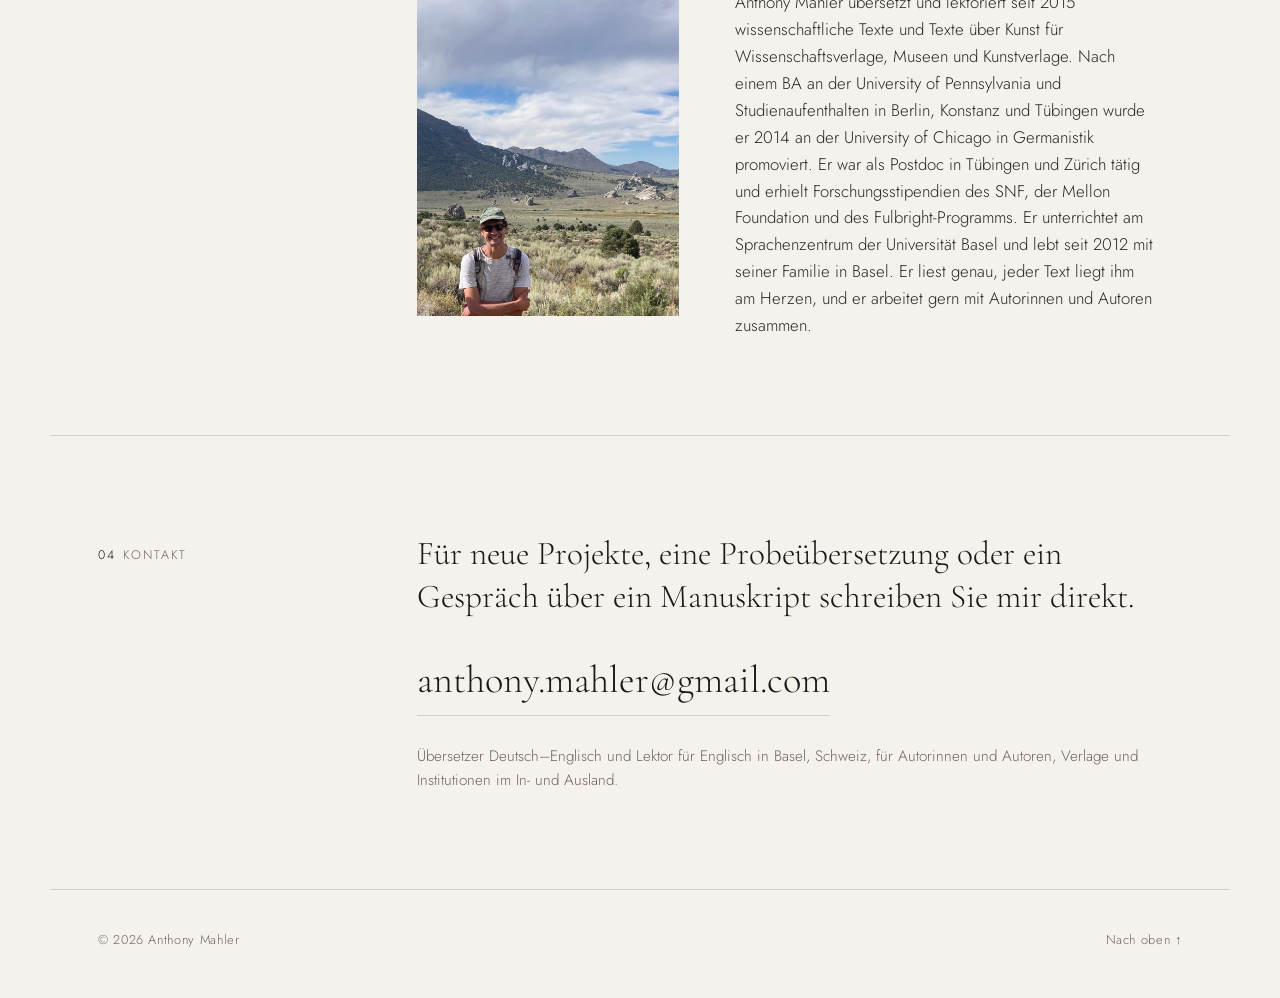
==== commit 50ce541b: "Make German the main page; English moves to /en/ - index.html is now the German page; English moves " ====
--- a/de/index.html
+++ b/de/index.html
@@ -2,376 +2,12 @@
 <html lang="de">
 <head>
 <meta charset="UTF-8">
-<meta name="viewport" content="width=device-width, initial-scale=1.0">
 <title>Anthony Mahler | Übersetzer Deutsch–Englisch und Lektor, Basel, Schweiz</title>
-<meta name="description" content="Übersetzer Deutsch–Englisch und Lektor für Englisch in Basel, Schweiz. Übersetzung und Lektorat für Geistes- und Sozialwissenschaften, Kunst und Kultur: Bücher, Ausstellungskataloge, wissenschaftliche Aufsätze und Förderanträge.">
-<link rel="canonical" href="https://anthonymahler.ch/de/">
-<link rel="alternate" hreflang="en" href="https://anthonymahler.ch/">
-<link rel="alternate" hreflang="de" href="https://anthonymahler.ch/de/">
-<link rel="alternate" hreflang="x-default" href="https://anthonymahler.ch/">
-<meta name="author" content="Anthony Mahler">
-<meta name="theme-color" content="#f5f2ed">
-
-<link rel="icon" href="../favicon.ico" sizes="any">
-<link rel="icon" type="image/png" sizes="32x32" href="../images/icons/favicon-32.png">
-<link rel="icon" type="image/png" sizes="192x192" href="../images/icons/icon-192.png">
-<link rel="apple-touch-icon" href="../images/icons/apple-touch-icon.png">
-
-<!-- Link previews (email, messaging apps, social media) -->
-<meta property="og:type" content="website">
-<meta property="og:site_name" content="Übersetzung &amp; Lektorat von Anthony Mahler">
-<meta property="og:title" content="Übersetzung &amp; Lektorat von Anthony Mahler">
-<meta property="og:description" content="Übersetzer Deutsch–Englisch und Lektor für Englisch in Basel, Schweiz. Übersetzung und Lektorat für Geistes- und Sozialwissenschaften, Kunst und Kultur: Bücher, Ausstellungskataloge, wissenschaftliche Aufsätze und Förderanträge.">
-<meta property="og:url" content="https://anthonymahler.ch/de/">
-<meta property="og:image" content="https://anthonymahler.ch/images/og-image.jpg">
-<meta property="og:image:width" content="1200">
-<meta property="og:image:height" content="630">
-<meta property="og:image:alt" content="Translation &amp; Editing by Anthony Mahler, neben Buchumschlägen seiner veröffentlichten Übersetzungen">
-<meta property="og:locale" content="de_CH">
-<meta property="og:locale:alternate" content="en_GB">
-<meta name="twitter:card" content="summary_large_image">
-
-<!-- Structured data for search engines and AI assistants -->
-<script type="application/ld+json">
-{
-  "@context": "https://schema.org",
-  "@graph": [
-    {
-      "@type": "Person",
-      "@id": "https://anthonymahler.ch/#anthony-mahler",
-      "name": "Anthony Mahler",
-      "jobTitle": "Übersetzer Deutsch–Englisch und Lektor",
-      "url": "https://anthonymahler.ch/",
-      "image": "https://anthonymahler.ch/images/portrait.jpg",
-      "email": "mailto:anthony.mahler@gmail.com",
-      "address": {
-        "@type": "PostalAddress",
-        "addressLocality": "Basel",
-        "addressCountry": "CH"
-      },
-      "knowsLanguage": [
-        "de",
-        "en"
-      ],
-      "alumniOf": [
-        {
-          "@type": "CollegeOrUniversity",
-          "name": "University of Chicago"
-        },
-        {
-          "@type": "CollegeOrUniversity",
-          "name": "University of Pennsylvania"
-        }
-      ],
-      "worksFor": {
-        "@type": "CollegeOrUniversity",
-        "name": "University of Basel"
-      },
-      "sameAs": [
-        "https://scholar.google.com/citations?user=hvGzYhMAAAAJ",
-        "https://unibas.academia.edu/AnthonyMahler"
-      ]
-    },
-    {
-      "@type": "ProfessionalService",
-      "@id": "https://anthonymahler.ch/#service",
-      "name": "Übersetzung & Lektorat von Anthony Mahler",
-      "description": "Übersetzer Deutsch–Englisch und Lektor für Englisch in Basel, Schweiz. Übersetzung und Lektorat für Geistes- und Sozialwissenschaften, Kunst und Kultur: Bücher, Ausstellungskataloge, wissenschaftliche Aufsätze und Förderanträge.",
-      "url": "https://anthonymahler.ch/de/",
-      "image": "https://anthonymahler.ch/images/og-image.jpg",
-      "logo": "https://anthonymahler.ch/images/icons/icon-512.png",
-      "email": "mailto:anthony.mahler@gmail.com",
-      "founder": {
-        "@id": "https://anthonymahler.ch/#anthony-mahler"
-      },
-      "address": {
-        "@type": "PostalAddress",
-        "addressLocality": "Basel",
-        "addressCountry": "CH"
-      },
-      "areaServed": [
-        {
-          "@type": "Country",
-          "name": "Switzerland"
-        },
-        {
-          "@type": "Country",
-          "name": "Germany"
-        },
-        {
-          "@type": "Country",
-          "name": "Austria"
-        },
-        "Worldwide"
-      ],
-      "knowsLanguage": [
-        "de",
-        "en"
-      ],
-      "hasOfferCatalog": {
-        "@type": "OfferCatalog",
-        "name": "Translation and editing services",
-        "itemListElement": [
-          {
-            "@type": "Offer",
-            "itemOffered": {
-              "@type": "Service",
-              "name": "Translation, German to English",
-              "description": "Translation of books, exhibition catalogues, scholarly essays, journal articles, and grant applications in the humanities, social sciences, arts, and culture."
-            }
-          },
-          {
-            "@type": "Offer",
-            "itemOffered": {
-              "@type": "Service",
-              "name": "Developmental editing",
-              "description": "Structure, presentation, and sources of a manuscript."
-            }
-          },
-          {
-            "@type": "Offer",
-            "itemOffered": {
-              "@type": "Service",
-              "name": "Line editing",
-              "description": "Word choice, phrasing, and style at the sentence level."
-            }
-          },
-          {
-            "@type": "Offer",
-            "itemOffered": {
-              "@type": "Service",
-              "name": "Copyediting",
-              "description": "Consistency, accuracy, and house style before publication."
-            }
-          },
-          {
-            "@type": "Offer",
-            "itemOffered": {
-              "@type": "Service",
-              "name": "Proofreading",
-              "description": "Final check of typeset proofs before publication."
-            }
-          },
-          {
-            "@type": "Offer",
-            "itemOffered": {
-              "@type": "Service",
-              "name": "Editing of nonnative English and machine translation",
-              "description": "Careful editing of English-language manuscripts by nonnative authors and of machine translations."
-            }
-          }
-        ]
-      }
-    }
-  ]
-}
-</script>
-<link rel="preconnect" href="https://fonts.googleapis.com">
-<link rel="preconnect" href="https://fonts.gstatic.com" crossorigin>
-<link href="https://fonts.googleapis.com/css2?family=Cormorant+Garamond:ital,wght@0,300;0,400;0,500;0,600;1,300;1,400&family=Jost:wght@300;400;500&display=swap" rel="stylesheet">
-<link rel="stylesheet" href="../css/site.css">
+<link rel="canonical" href="https://anthonymahler.ch/">
+<meta name="robots" content="noindex">
+<meta http-equiv="refresh" content="0; url=../">
 </head>
 <body>
-
-<header class="site-header">
-  <h1 class="site-title">
-    <a class="logo" href="#top" id="top" aria-label="Übersetzung &amp; Lektorat von Anthony Mahler">
-      <span class="logo-word logo-word--first">Übersetzung</span>
-      <span class="logo-amp" aria-hidden="true">&amp;</span>
-      <span class="logo-word">Lektorat</span>
-      <span class="logo-by">von Anthony Mahler</span>
-    </a>
-  </h1>
-  <nav class="site-nav" aria-label="Hauptnavigation">
-    <a href="#services">Leistungen</a>
-    <a href="#about">Profil</a>
-    <a href="#contact">Kontakt</a>
-    <a class="lang-switch" href="../" lang="en" hreflang="en">English</a>
-  </nav>
-</header>
-
-<section class="bands-container" id="work" aria-label="Veröffentlichte Übersetzungen">
-
-  <!-- ROW 1, scrolls left: the strongest titles -->
-  <div class="band-row">
-    <div class="band band--left" id="band1">
-      <a class="cover-link" href="https://press.uchicago.edu/ucp/books/book/distributed/V/bo290914559.html" target="_blank" rel="noopener"><img src="../images/covers/band1-01.jpg" width="401" height="660" alt="Frauke Berndt, Vacillating Voices: Generic Ambiguity in Modern German Literature — diaphanes" decoding="async"></a>
-      <a class="cover-link" href="https://library.oapen.org/handle/20.500.12657/102399" target="_blank" rel="noopener"><img src="../images/covers/band1-02.jpg" width="467" height="660" alt="Between Figure and Ground, ed. Saskia C. Quené — Deutscher Kunstverlag" decoding="async"></a>
-      <a class="cover-link" href="https://hatjecantz.com/products/83946-cezanne" target="_blank" rel="noopener"><img src="../images/covers/band1-03.jpg" width="562" height="660" alt="Cézanne — Fondation Beyeler / Hatje Cantz" decoding="async"></a>
-      <a class="cover-link" href="https://musikaesthetik.kug.ac.at/news-detailansicht/neuerscheinung-text-as-source-and-material-in-contemporary-music-theatre" target="_blank" rel="noopener"><img src="../images/covers/band1-04.jpg" width="527" height="660" alt="Text as Source and Material in Contemporary Music Theatre, ed. Christa Brüstle — Universal Edition" decoding="async"></a>
-      <a class="cover-link" href="https://shop.fondationbeyeler.ch/en/artikel/jeff-wall-english-35085/35085" target="_blank" rel="noopener"><img src="../images/covers/band1-05.jpg" width="482" height="600" alt="Jeff Wall — Fondation Beyeler" decoding="async"></a>
-      <a class="cover-link" href="https://www.davidzwirnerbooks.com/product/josef-albers-interaction" target="_blank" rel="noopener"><img src="../images/covers/band1-06.jpg" width="526" height="660" alt="Josef Albers, Interaction — Yale University Press" decoding="async"></a>
-      <a class="cover-link" href="https://www.journals.uchicago.edu/doi/abs/10.1086/709461" target="_blank" rel="noopener"><img src="../images/covers/band1-07.jpg" width="522" height="660" alt="RES: Anthropology and Aesthetics 73/74 — University of Chicago Press" decoding="async"></a>
-      <a class="cover-link" href="https://www.kulturverlag-kadmos.de/programm/details/unavailable" target="_blank" rel="noopener"><img src="../images/covers/band1-08.jpg" width="433" height="660" alt="Unavailable: The Joy of Not Responding — Kadmos" decoding="async"></a>
-      <a class="cover-link" href="https://hatjecantz.com/products/64174-josef-albers" target="_blank" rel="noopener"><img src="../images/covers/band1-09.jpg" width="486" height="660" alt="Josef Albers: Homage to the Square 1950–1976 — Hatje Cantz" decoding="async"></a>
-      <a class="cover-link" href="https://schwabe.ch/Georg-Kreis-Why-Italy-Was-for-Europe-978-3-7965-4264-0" target="_blank" rel="noopener"><img src="../images/covers/band1-10.jpg" width="292" height="445" alt="Georg Kreis, Why Italy Was for Europe — Schwabe" decoding="async"></a>
-      <a class="cover-link" href="https://www.fondation-vincentvangogh-arles.org/en/publication/van-gogh-and-the-stars/" target="_blank" rel="noopener"><img src="../images/covers/band1-11.jpg" width="529" height="660" alt="Van Gogh and the Stars — Fondation Vincent van Gogh Arles" decoding="async"></a>
-    </div>
-  </div>
-
-  <!-- ROW 2, scrolls right: highlight first, then mostly shorter texts -->
-  <div class="band-row">
-    <div class="band band--right" id="band2">
-      <a class="cover-link" href="https://www.tandfonline.com/toc/vgrm20/99/3" target="_blank" rel="noopener"><img src="../images/covers/band2-01.jpg" width="462" height="660" alt="The Germanic Review 99.3 — Routledge" decoding="async"></a>
-      <a class="cover-link" href="https://www.degruyterbrill.com/journal/key/zkg/81/3/html" target="_blank" rel="noopener"><img src="../images/covers/band2-02.jpg" width="495" height="660" alt="Zeitschrift für Kunstgeschichte 3.2018 — Deutscher Kunstverlag" decoding="async"></a>
-      <a class="cover-link" href="https://www.khist.uzh.ch/de/chairs/neuzeit/res/finproj/textile/ts/0.html" target="_blank" rel="noopener"><img src="../images/covers/band2-03.jpg" width="445" height="660" alt="Textile Terms: A Glossary — Edition Imorde" decoding="async"></a>
-      <a class="cover-link" href="http://www.bernhard-fuchs.net/monographs/fathom/" target="_blank" rel="noopener"><img src="../images/covers/band2-04.jpg" width="474" height="500" alt="Bernhard Fuchs, Fathom — Koenig Books" decoding="async"></a>
-      <a class="cover-link" href="https://www.swissfilms.ch/de/movie/segnali-di-vita/5E38981A59AF4CF388EB1CCF96144011" target="_blank" rel="noopener"><img src="../images/covers/band2-05.jpg" width="462" height="660" alt="Segnali di vita — Swiss Films" decoding="async"></a>
-      <a class="cover-link" href="https://www.axel-vervoordt.com/gallery/books/raimund-girke-between-white" target="_blank" rel="noopener"><img src="../images/covers/band2-06.jpg" width="500" height="592" alt="Raimund Girke, Between White — Axel Vervoordt" decoding="async"></a>
-      <a class="cover-link" href="https://meiner-elibrary.de/book/239/ambiguity-in-contemporary-art-and-theory" target="_blank" rel="noopener"><img src="../images/covers/band2-07.jpg" width="180" height="270" alt="Ambiguity in Contemporary Art and Theory — Felix Meiner" decoding="async"></a>
-      <a class="cover-link" href="https://www.hatjecantz.com/collections/all/products/67016-james-howell-painting-malerei" target="_blank" rel="noopener"><img src="../images/covers/band2-08.jpg" width="440" height="660" alt="James Howell: Painting — Hatje Cantz" decoding="async"></a>
-      <a class="cover-link" href="https://www.routledge.com/Philosophy-of-Emotion/Ben-Zeev-Krebs/p/book/9781138906648" target="_blank" rel="noopener"><img src="../images/covers/band2-09.jpg" width="180" height="270" alt="Philosophy of Emotion — Routledge" decoding="async"></a>
-      <span class="cover-link"><img src="../images/covers/band2-10.jpg" width="440" height="660" alt="caa.reviews" decoding="async"></span>
-      <a class="cover-link" href="https://www.degruyter.com/document/doi/10.1515/9783110706109/html?lang=en" target="_blank" rel="noopener"><img src="../images/covers/band2-11.jpg" width="200" height="307" alt="Luca Del Baldo, The Visionary Academy of Ocular Mentality — De Gruyter" decoding="async"></a>
-    </div>
-  </div>
-
-  <!-- ROW 3, scrolls left: highlight first, then mostly shorter texts -->
-  <div class="band-row">
-    <div class="band band--left" id="band3">
-      <a class="cover-link" href="https://link.springer.com/book/9783662746172" target="_blank" rel="noopener"><img src="../images/covers/band3-01.jpg" width="436" height="660" alt="Paramyth: The Mythological Dimensions of Hans Christian Andersen’s Fairy Tales, ed. Klaus Müller-Wille and Alexia Panagiotidis — J.B. Metzler" decoding="async"></a>
-      <a class="cover-link" href="https://muse.jhu.edu/issue/35027" target="_blank" rel="noopener"><img src="../images/covers/band3-02.jpg" width="436" height="660" alt="MLN 131.3, German Issue — Johns Hopkins University Press" decoding="async"></a>
-      <a class="cover-link" href="https://problemi.si/archive/" target="_blank" rel="noopener"><img src="../images/covers/band3-03.jpg" width="428" height="660" alt="Problemi International 6 (2023): Master/s" decoding="async"></a>
-      <a class="cover-link" href="https://www.degruyterbrill.com/journal/key/zkg/82/4/html" target="_blank" rel="noopener"><img src="../images/covers/band3-04.jpg" width="200" height="266" alt="Zeitschrift für Kunstgeschichte 4.2019 — Deutscher Kunstverlag" decoding="async"></a>
-      <a class="cover-link" href="https://www.bloomsbury.com/uk/vincenzo-bellini-on-stage-and-screen-19352020-9781501391217/" target="_blank" rel="noopener"><img src="../images/covers/band3-05.jpg" width="440" height="660" alt="Vincenzo Bellini on Stage and Screen, 1935–2020 — Bloomsbury" decoding="async"></a>
-      <a class="cover-link" href="https://lestanzedelvetro.org/en/product/das-meisterstuckmatthias-schaller/" target="_blank" rel="noopener"><img src="../images/covers/band3-06.jpg" width="543" height="660" alt="Matthias Schaller, Das Meisterstück" decoding="async"></a>
-      <a class="cover-link" href="https://en.unipress.dk/udgivelser/w/what-images-do/" target="_blank" rel="noopener"><img src="../images/covers/band3-07.jpg" width="447" height="660" alt="What Images Do — Aarhus University Press" decoding="async"></a>
-      <span class="cover-link"><img src="../images/covers/band3-08.jpg" width="522" height="660" alt="CIHA 2012 Nürnberg — Germanisches Nationalmuseum" decoding="async"></span>
-      <a class="cover-link" href="https://www.kann-verlag.de/newrelease_SEHEN_2023.html" target="_blank" rel="noopener"><img src="../images/covers/band3-09.jpg" width="465" height="660" alt="Gottfried Boehm, Sehen — Kann Verlag" decoding="async"></a>
-      <a class="cover-link" href="https://www.praesens.com/praesens-pro-presse/katalog/lichtspieler/" target="_blank" rel="noopener"><img src="../images/covers/band3-10.jpg" width="424" height="660" alt="Lichtspieler — Praesens" decoding="async"></a>
-      <a class="cover-link" href="https://elibrary.narr.digital/journal/cg/53/4" target="_blank" rel="noopener"><img src="../images/covers/band3-11.jpg" width="450" height="660" alt="Colloquia Germanica 53.4 — Narr Francke Attempto" decoding="async"></a>
-    </div>
-  </div>
-
-  <!-- ROW 4, scrolls right: the strongest titles, next to the intro text -->
-  <div class="band-row">
-    <div class="band band--right" id="band4">
-      <a class="cover-link" href="https://www.degruyter.com/document/doi/10.1515/9783110624519/html" target="_blank" rel="noopener"><img src="../images/covers/band4-01.jpg" width="415" height="660" alt="Frauke Berndt, Facing Poetry — De Gruyter" decoding="async"></a>
-      <a class="cover-link" href="https://link.springer.com/chapter/10.1057/978-1-349-95851-1_9" target="_blank" rel="noopener"><img src="../images/covers/band4-02.jpg" width="315" height="499" alt="Militarizing Outer Space — Palgrave Macmillan" decoding="async"></a>
-      <a class="cover-link" href="https://www.routledge.com/Opera-in-Performance-Analyzing-the-Performative-Dimension-of-Opera-Productions/Risi/p/book/9780367645021" target="_blank" rel="noopener"><img src="../images/covers/band4-03.jpg" width="432" height="660" alt="Clemens Risi, Opera in Performance — Routledge" decoding="async"></a>
-      <a class="cover-link" href="https://www.cambridge.org/core/books/wagner-in-context/36905F69D33599538EEA6B4203AE1D38" target="_blank" rel="noopener"><img src="../images/covers/band4-04.jpg" width="427" height="648" alt="Wagner in Context, ed. David Trippett — Cambridge University Press" decoding="async"></a>
-      <a class="cover-link" href="https://www.degruyterbrill.com/document/doi/10.1515/9783110795110/html" target="_blank" rel="noopener"><img src="../images/covers/band4-05.jpg" width="424" height="660" alt="Truth in Serial Form, ed. Malika Maskarinec — De Gruyter" decoding="async"></a>
-      <a class="cover-link" href="https://www.artbook.com/9783960987727.html" target="_blank" rel="noopener"><img src="../images/covers/band4-06.jpg" width="349" height="599" alt="Gottfried Boehm, The Passion of Images — Walther König" decoding="async"></a>
-      <a class="cover-link" href="https://hatjecantz.com/products/84047-walter-moroder-figures-of-presence-and-absence" target="_blank" rel="noopener"><img src="../images/covers/band4-07.jpg" width="493" height="660" alt="Walter Moroder: Figures of Presence and Absence — Hatje Cantz" decoding="async"></a>
-      <a class="cover-link" href="https://www.degruyterbrill.com/document/doi/10.1515/9783111319971/html" target="_blank" rel="noopener"><img src="../images/covers/band4-08.jpg" width="447" height="660" alt="Narrative Structure and Narrative Knowing in Medicine and Science — De Gruyter" decoding="async"></a>
-      <a class="cover-link" href="https://www.degruyterbrill.com/document/doi/10.1515/9783110783827/html" target="_blank" rel="noopener"><img src="../images/covers/band4-09.jpg" width="413" height="660" alt="Forces of Nature, ed. Adrian Renner and Frederike Middelhoff — De Gruyter" decoding="async"></a>
-      <a class="cover-link" href="https://www.fink.de/view/title/53248" target="_blank" rel="noopener"><img src="../images/covers/band4-10.jpg" width="300" height="415" alt="Enthüllen und Verbergen in der Vormoderne — Brill Fink" decoding="async"></a>
-    </div>
-  </div>
-
-  <p class="eyebrow bands-caption">Veröffentlichte Übersetzungen</p>
-
-</section>
-<main>
-
-  <!-- ── Intro ── -->
-  <div class="intro">
-    <p class="lede">Übersetzung und Lektorat für Texte aus <em>Geistes- und Sozialwissenschaften, Kunst und Kultur</em>, darunter Ausstellungskataloge, wissenschaftliche Aufsätze und Förderanträge.</p>
-  </div>
-
-  <!-- ── Services ── -->
-  <section class="section" id="services" aria-label="Leistungen">
-    <p class="eyebrow"><span class="num">01</span>Leistungen</p>
-    <div class="section-body">
-      <div class="services">
-        <article class="service">
-          <h3>Übersetzung</h3>
-          <p class="meta">Deutsch → Englisch</p>
-          <p>Übersetzungen aus den Geistes- und Sozialwissenschaften, mit Gespür für die Stimme der Autorinnen und Autoren und die Erwartungen des jeweiligen Fachs.</p>
-          <ul>
-            <li>Monografien</li>
-            <li>Ausstellungs- und Sammlungskataloge</li>
-            <li>Kunsttheorie und Künstlerschriften</li>
-            <li>Philosophie und Literaturtheorie</li>
-            <li>Zeitschriftenaufsätze und Sammelbände</li>
-            <li>Förderanträge</li>
-          </ul>
-        </article>
-
-        <article class="service">
-          <h3>Lektorat</h3>
-          <p class="meta">Englisch</p>
-          <p>Sorgfältiges Lektorat englischsprachiger Manuskripte, auch von Texten nicht muttersprachlicher Autorinnen und Autoren sowie von maschinellen Übersetzungen.</p>
-          <ul>
-            <li>Inhaltliches Lektorat <span class="note">Aufbau und Quellen</span></li>
-            <li>Stilistisches Lektorat <span class="note">Wortwahl und Stil</span></li>
-            <li>Korrektorat <span class="note">Einheitlichkeit und Genauigkeit</span></li>
-            <li>Fahnenkorrektur <span class="note">letzte Durchsicht vor dem Druck</span></li>
-          </ul>
-        </article>
-      </div>
-
-      <p class="process">In der Regel beginne ich mit einer Probeübersetzung von zwei bis drei Seiten, damit wir sehen, ob die Zusammenarbeit passt.</p>
-    </div>
-  </section>
-
-  <!-- ── Publishers ── -->
-  <section class="section" id="publishers" aria-labelledby="publishers-title">
-    <p class="eyebrow"><span class="num">02</span>Publiziert bei</p>
-    <div class="section-body">
-      <h2 class="lede" id="publishers-title">Übersetzungen und Lektorate für Wissenschaftsverlage, Kunstverlage und Museen.</h2>
-      <ul class="publishers">
-        <li>Hatje Cantz</li>
-        <li>Cambridge University Press</li>
-        <li>Yale University Press</li>
-        <li>Routledge</li>
-        <li>De Gruyter</li>
-        <li>Fondation Beyeler</li>
-        <li>Bloomsbury</li>
-        <li>University of Chicago Press</li>
-        <li>Johns Hopkins University Press</li>
-        <li>Walther König</li>
-        <li>diaphanes</li>
-        <li>Deutscher Kunstverlag</li>
-        <li>Palgrave Macmillan</li>
-        <li>Fondation Vincent van Gogh Arles</li>
-        <li>Brill Fink</li>
-        <li>Felix Meiner</li>
-        <li>Schwabe</li>
-        <li>Aarhus University Press</li>
-        <li>Universal Edition</li>
-        <li>Koenig Books</li>
-        <li>Axel Vervoordt</li>
-        <li>Le Stanze del Vetro</li>
-        <li>Königshausen &amp; Neumann</li>
-        <li>Kadmos</li>
-        <li>Narr Francke Attempto</li>
-      </ul>
-    </div>
-  </section>
-
-  <!-- ── About ── -->
-  <section class="section" id="about" aria-labelledby="about-title">
-    <p class="eyebrow"><span class="num">03</span>Profil</p>
-    <div class="section-body">
-      <h2 class="lede about-title" id="about-title">Anthony Mahler</h2>
-      <div class="about-grid">
-        <div class="portrait"><img src="../images/portrait.jpg" width="960" height="1200" alt="Anthony Mahler" loading="lazy"></div>
-        <div class="prose">
-          <p>Anthony Mahler übersetzt und lektoriert seit 2015 wissenschaftliche Texte und Texte über Kunst für Wissenschaftsverlage, Museen und Kunstverlage. Nach einem BA an der University of Pennsylvania und Studienaufenthalten in Berlin, Konstanz und Tübingen wurde er 2014 an der University of Chicago in Germanistik promoviert. Er war als Postdoc in Tübingen und Zürich tätig und erhielt Forschungsstipendien des SNF, der Mellon Foundation und des Fulbright-Programms. Er unterrichtet am Sprachenzentrum der Universität Basel und lebt seit 2012 mit seiner Familie in Basel. Er liest genau, jeder Text liegt ihm am Herzen, und er arbeitet gern mit Autorinnen und Autoren zusammen.</p>
-        </div>
-      </div>
-    </div>
-  </section>
-
-  <!-- ── Contact ── -->
-  <section class="section" id="contact" aria-labelledby="contact-title">
-    <p class="eyebrow"><span class="num">04</span>Kontakt</p>
-    <div class="section-body">
-      <h2 class="lede" id="contact-title">Für neue Projekte, eine Probeübersetzung oder ein Gespräch über ein Manuskript schreiben Sie mir direkt.</h2>
-      <a class="contact-email" href="mailto:anthony.mahler@gmail.com">anthony.mahler@gmail.com</a>
-      <p class="contact-location">Übersetzer Deutsch–Englisch und Lektor für Englisch in Basel, Schweiz, für Autorinnen und Autoren, Verlage und Institutionen im In- und Ausland.</p>
-    </div>
-  </section>
-
-</main>
-
-<footer class="site-footer">
-  <span>© <span id="year">2026</span> Anthony Mahler</span>
-  <a href="#top">Nach oben ↑</a>
-</footer>
-
-<script src="../js/site.js"></script>
-
+<p>Diese Seite ist umgezogen: <a href="../">anthonymahler.ch</a></p>
 </body>
 </html>
